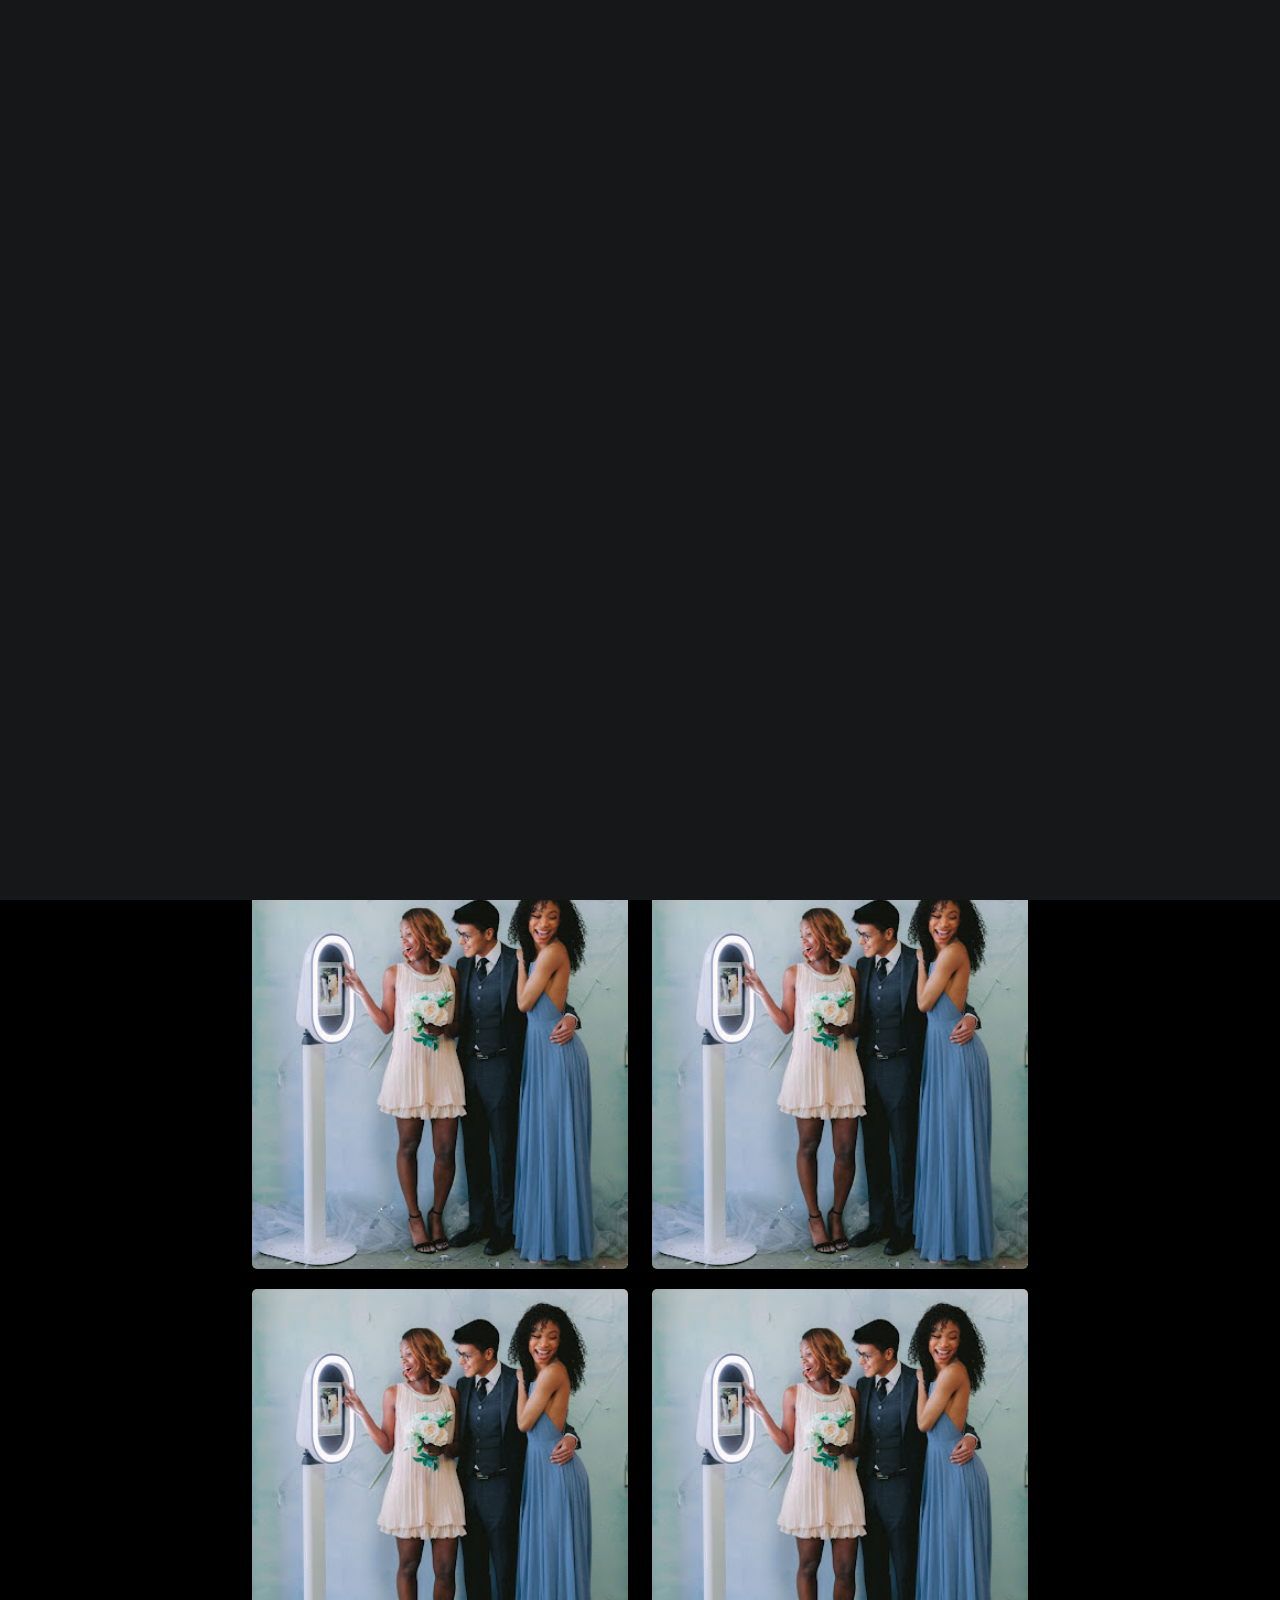
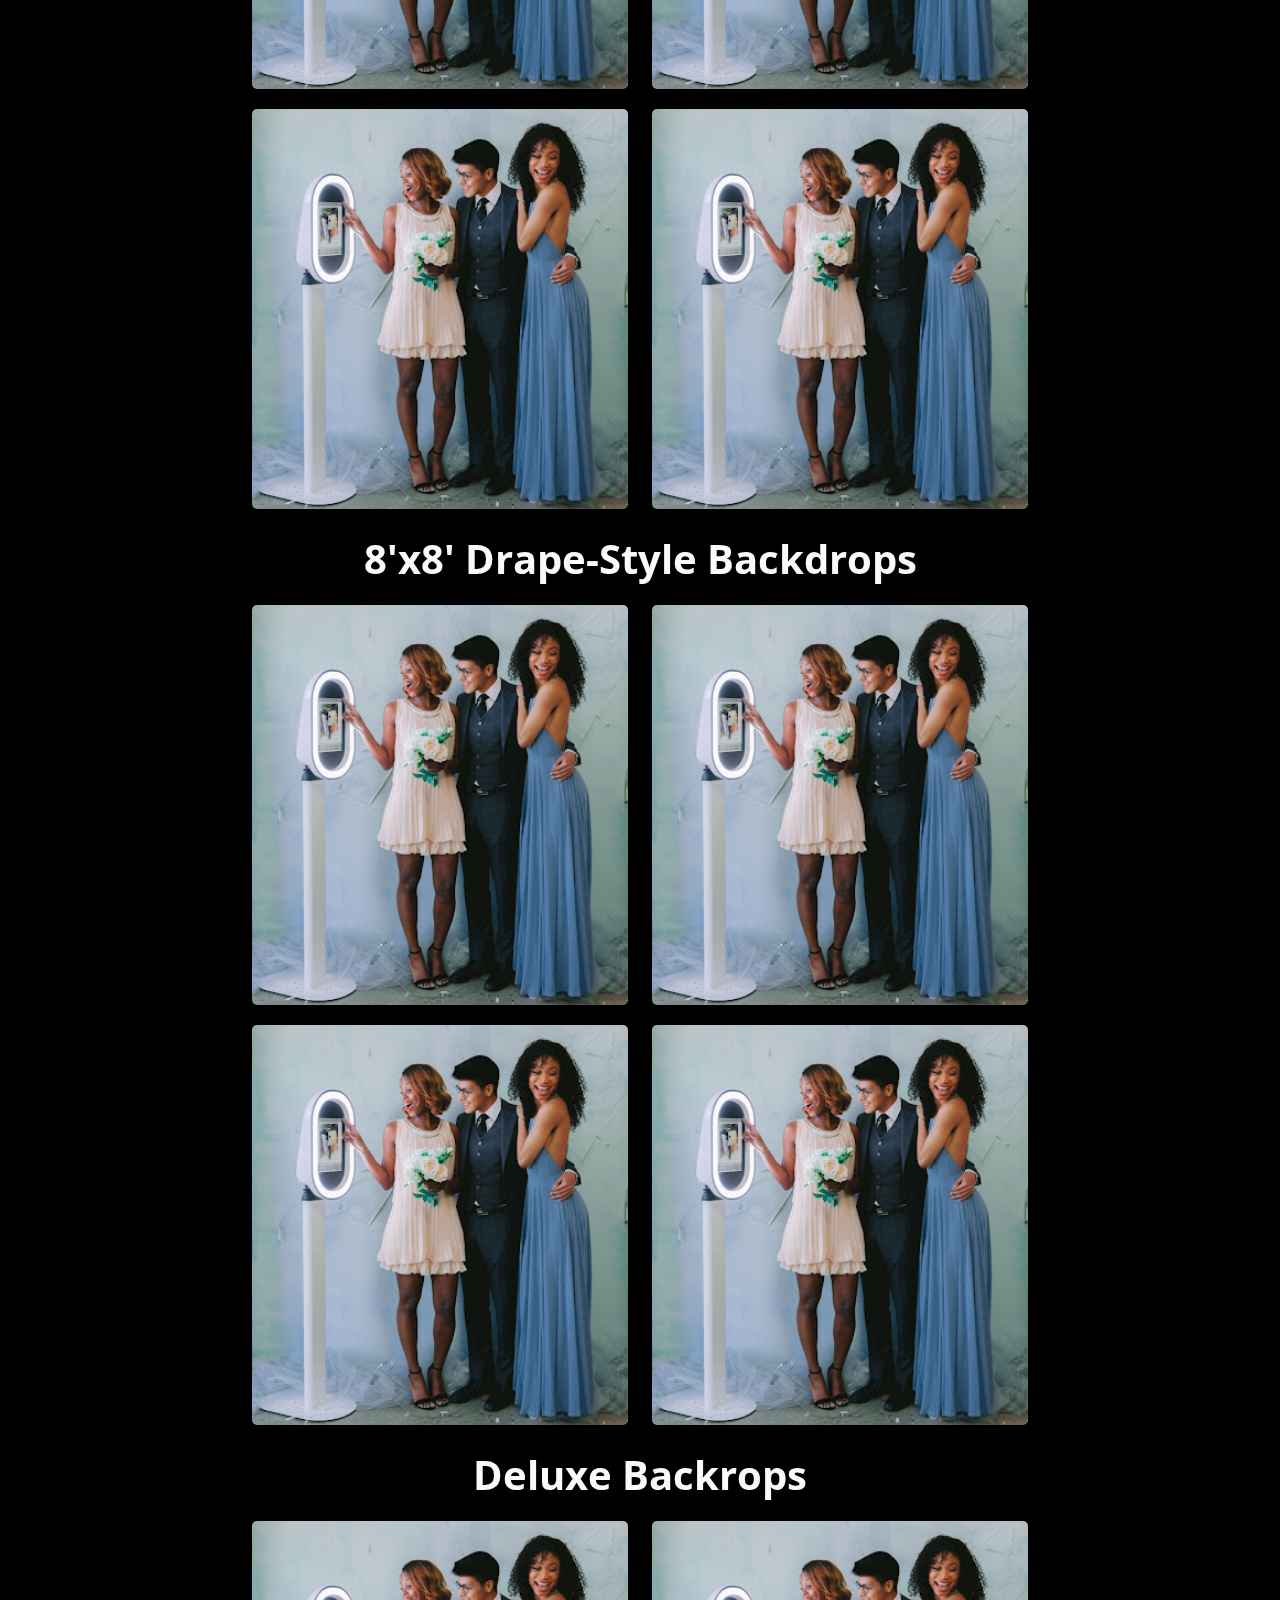
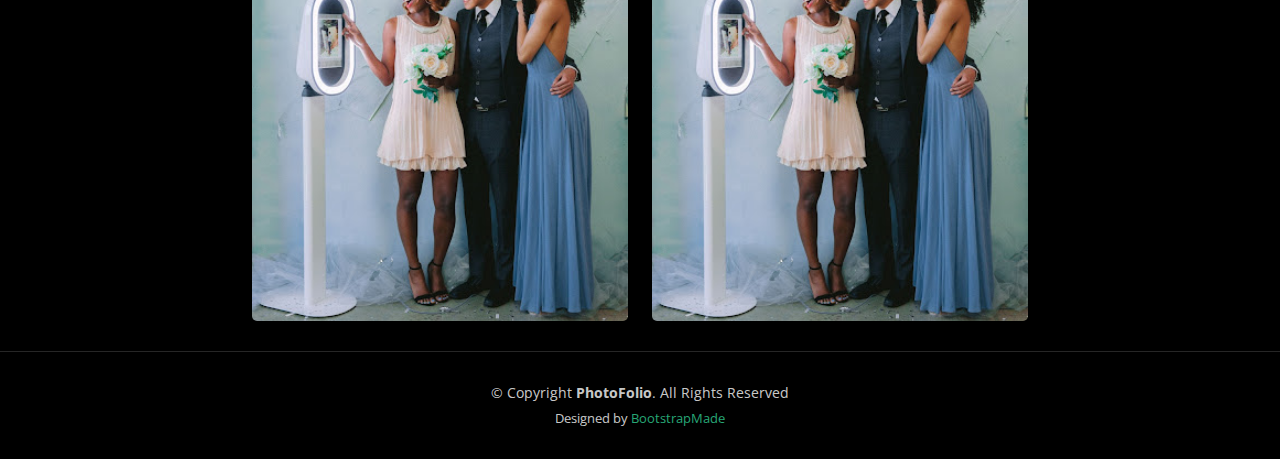
==== backdrops.html @ 8e0ddffb "feat: build contact, FAQ and backdrops pages" ====
<!DOCTYPE html>
<html lang="en">

<head>
  <meta charset="utf-8">
  <meta content="width=device-width, initial-scale=1.0" name="viewport">

  <title>PhotoFolio Bootstrap Template - About</title>
  <meta content="" name="description">
  <meta content="" name="keywords">

  <!-- Favicons -->
  <link href="assets/img/favicon.png" rel="icon">
  <link href="assets/img/apple-touch-icon.png" rel="apple-touch-icon">

  <!-- Google Fonts -->
  <link rel="preconnect" href="https://fonts.googleapis.com">
  <link rel="preconnect" href="https://fonts.gstatic.com" crossorigin>
  <link href="https://fonts.googleapis.com/css2?family=Open+Sans:ital,wght@0,300;0,400;0,500;0,600;0,700;1,300;1,400;1,600;1,700&family=Inter:ital,wght@0,300;0,400;0,500;0,600;0,700;1,300;1,400;1,500;1,600;1,700&family=Cardo:ital,wght@0,400;0,700;1,400&display=swap" rel="stylesheet">

  <!-- Vendor CSS Files -->
  <link href="assets/vendor/bootstrap/css/bootstrap.min.css" rel="stylesheet">
  <link href="assets/vendor/bootstrap-icons/bootstrap-icons.css" rel="stylesheet">
  <link href="assets/vendor/swiper/swiper-bundle.min.css" rel="stylesheet">
  <link href="assets/vendor/glightbox/css/glightbox.min.css" rel="stylesheet">
  <link href="assets/vendor/aos/aos.css" rel="stylesheet">

  <!-- Template Main CSS File -->
  <link href="assets/css/main.css" rel="stylesheet">

  <!-- =======================================================
  * Template Name: PhotoFolio - v1.1.1
  * Template URL: https://bootstrapmade.com/photofolio-bootstrap-photography-website-template/
  * Author: BootstrapMade.com
  * License: https://bootstrapmade.com/license/
  ======================================================== -->
</head>

<body>
  <!-- ======= Header ======= -->
  <header id="header" class="header d-flex align-items-center fixed-top">
    <div class="container-fluid d-flex align-items-center justify-content-between">

      <a href="index.html" class=" d-flex align-items-center  me-auto me-lg-0">
        <!-- Uncomment the line below if you also wish to use an image logo -->
        <img id="logo" src="assets/img/logophb.png" alt="">
        <!-- <i class="bi bi-camera"></i>
        <h1>PhotoFolio</h1> -->
      </a>

      <nav id="navbar" class="navbar">
        <ul>
          <li><a href="index.html">Home</a></li>
          <li><a href="feature.html">Features</a></li>
          <li><a href="backdrops.html" class="active">Backdrops</a></li>
          <li><a href="packages.html">Packages</a></li>
          <li><a href="faq.html">FAQs</a></li>
          <li><a href="contact.html">BOOK NOW</a></li>
          
        </ul>
      </nav><!-- .navbar -->

      <div class="header-social-links">
        <!-- <a href="#" class="twitter"><i class="bi bi-twitter"></i></a> -->
        <a href="#" class="facebook"><i class="bi bi-facebook"></i></a>
        <a href="#" class="instagram"><i class="bi bi-instagram"></i></a>
        <a href="#" class="linkedin"><i class="bi bi-linkedin"></i></i></a>
      </div>
      <i class="mobile-nav-toggle mobile-nav-show bi bi-list"></i>
      <i class="mobile-nav-toggle mobile-nav-hide d-none bi bi-x"></i>

    </div>
  </header><!-- End Header -->

  <main id="main" data-aos="fade" data-aos-delay="1500">

    <!-- ======= End Page Header ======= -->
    <div class="page-header d-flex align-items-center">
      <div class="container position-relative">
        <div class="row d-flex justify-content-center">
          <div class="col-lg-6 text-center">
            <h2 class="page-title">Backdrops</h2>
            <p>We have a large selection of backdrops and are always adding to the list! 
              If you don’t see one you like let us know and we’ll do our best to get it for you!</p>
          </div>
        </div>
      </div>
    </div><!-- End Page Header -->

    <!-- ======= About Section ======= -->
    <section id="about" class="about">
      <div class="container">
        <p class="backdrops_header">8'x8' Pillowcase Tension Backdrop</p>
        <div class="row gy-4 justify-content-center align-items-center">
          <div class="col-lg-4 images-feature">
            <img src="assets/img/gallery/feature-1.jpeg" alt="">
          </div>
          <div class="col-lg-4 images-feature">
            <img src="assets/img/gallery/feature-1.jpeg" alt="">
          </div>
        </div>

      <div class="row gy-4 justify-content-center align-items-center">
        <div class="col-lg-4 images-feature">
          <img src="assets/img/gallery/feature-1.jpeg" alt="">
        </div>
        <div class="col-lg-4 images-feature">
          <img src="assets/img/gallery/feature-1.jpeg" alt="">
        </div>
       </div>

       <div class="row gy-4 justify-content-center align-items-center">
        <div class="col-lg-4 images-feature">
          <img src="assets/img/gallery/feature-1.jpeg" alt="">
        </div>
        <div class="col-lg-4 images-feature">
          <img src="assets/img/gallery/feature-1.jpeg" alt="">
        </div>
       </div>

       <div class="row gy-4 justify-content-center align-items-center">
        <div class="col-lg-4 images-feature">
          <img src="assets/img/gallery/feature-1.jpeg" alt="">
        </div>
        <div class="col-lg-4 images-feature">
          <img src="assets/img/gallery/feature-1.jpeg" alt="">
        </div>
        </div>
        <p class="backdrops_header">8'x8' Drape-Style Backdrops</p>
        <div class="row gy-4 justify-content-center align-items-center">
          <div class="col-lg-4 images-feature">
            <img src="assets/img/gallery/feature-1.jpeg" alt="">
          </div>
          <div class="col-lg-4 images-feature">
            <img src="assets/img/gallery/feature-1.jpeg" alt="">
          </div>
        </div>

        <div class="row gy-4 justify-content-center align-items-center">
          <div class="col-lg-4 images-feature">
            <img src="assets/img/gallery/feature-1.jpeg" alt="">
          </div>
          <div class="col-lg-4 images-feature">
            <img src="assets/img/gallery/feature-1.jpeg" alt="">
          </div>
        </div>
        <p class="backdrops_header">Deluxe Backrops</p>
        <div class="row gy-4 justify-content-center align-items-center">
          <div class="col-lg-4 images-feature">
            <img src="assets/img/gallery/feature-1.jpeg" alt="">
          </div>
          <div class="col-lg-4 images-feature">
            <img src="assets/img/gallery/feature-1.jpeg" alt="">
          </div>
        </div>
        
    </section><!-- End About Section -->

  </main><!-- End #main -->

  <!-- ======= Footer ======= -->
  <footer id="footer" class="footer">
    <div class="container">
      <div class="copyright">
        &copy; Copyright <strong><span>PhotoFolio</span></strong>. All Rights Reserved
      </div>
      <div class="credits">
        <!-- All the links in the footer should remain intact. -->
        <!-- You can delete the links only if you purchased the pro version. -->
        <!-- Licensing information: https://bootstrapmade.com/license/ -->
        <!-- Purchase the pro version with working PHP/AJAX contact form: https://bootstrapmade.com/photofolio-bootstrap-photography-website-template/ -->
        Designed by <a href="https://bootstrapmade.com/">BootstrapMade</a>
      </div>
    </div>
  </footer><!-- End Footer -->

  <a href="#" class="scroll-top d-flex align-items-center justify-content-center"><i class="bi bi-arrow-up-short"></i></a>

  <div id="preloader">
    <div class="line"></div>
  </div>

  <!-- Vendor JS Files -->
  <script src="assets/vendor/bootstrap/js/bootstrap.bundle.min.js"></script>
  <script src="assets/vendor/swiper/swiper-bundle.min.js"></script>
  <script src="assets/vendor/glightbox/js/glightbox.min.js"></script>
  <script src="assets/vendor/aos/aos.js"></script>
  <script src="assets/vendor/php-email-form/validate.js"></script>

  <!-- Template Main JS File -->
  <script src="assets/js/main.js"></script>

</body>

</html>
---- assets/css/main.css ----
/**
* Template Name: PhotoFolio - v1.1.1
* Template URL: https://bootstrapmade.com/photofolio-bootstrap-photography-website-template/
* Author: BootstrapMade.com
* License: https://bootstrapmade.com/license/
*/

/*--------------------------------------------------------------
# Set main reusable colors and fonts using CSS variables
# Learn more about CSS variables at https://developer.mozilla.org/en-US/docs/Web/CSS/Using_CSS_custom_properties
--------------------------------------------------------------*/
/* Fonts */
:root {
  --font-default: "Open Sans", system-ui, -apple-system, "Segoe UI", Roboto, "Helvetica Neue", Arial, "Noto Sans", "Liberation Sans", sans-serif, "Apple Color Emoji", "Segoe UI Emoji", "Segoe UI Symbol", "Noto Color Emoji";
  --font-primary: "Inter", sans-serif;
  --font-secondary: "Cardo", sans-serif;
}

/* Colors */
:root {
  --color-default: #fafafa;
  --color-primary: #27a776;
  --color-secondary: #161718;
}

/* Smooth scroll behavior */
:root {
  scroll-behavior: smooth;
}

/*--------------------------------------------------------------
# General
--------------------------------------------------------------*/
body {
  font-family: var(--font-default);
  color: var(--color-default);
  background-color: #000;
}

a {
  color: var(--color-primary);
  text-decoration: none;
}

a:hover {
  color: #32cf93;
  text-decoration: none;
}

h1,
h2,
h3,
h4,
h5,
h6 {
  font-family: var(--font-primary);
}

/*--------------------------------------------------------------
# Sections & Section Header
--------------------------------------------------------------*/
.section-header {
  padding-bottom: 40px;
}

.section-header h2 {
  font-size: 14px;
  font-weight: 500;
  padding: 0;
  line-height: 1px;
  margin: 0 0 5px 0;
  letter-spacing: 2px;
  text-transform: uppercase;
  color: rgba(255, 255, 255, 0.6);
  font-family: var(--font-primary);
}

.section-header h2::after {
  content: "";
  width: 120px;
  height: 1px;
  display: inline-block;
  background: #5bd9a9;
  margin: 4px 10px;
}

.section-header p {
  margin: 0;
  margin: 0;
  font-size: 36px;
  font-weight: 700;
  font-family: var(--font-secondary);
  color: #fff;
}

/*--------------------------------------------------------------
# Page Header
--------------------------------------------------------------*/
.page-header {
  padding: 120px 0 60px 0;
  min-height: 30vh;
  position: relative;
}

.page-header h2 {
  font-size: 56px;
  font-weight: 500;
  color: #fff;
  font-family: var(--font-secondary);
}

@media (max-width: 768px) {
  .page-header h2 {
    font-size: 36px;
  }
}

.page-header p {
  color: rgba(255, 255, 255, 0.8);
}

.page-header .cta-btn {
  font-family: var(--font-primary);
  font-weight: 400;
  font-size: 14px;
  display: inline-block;
  padding: 12px 40px;
  border-radius: 4px;
  letter-spacing: 1px;
  text-transform: uppercase;
  transition: 0.3s;
  color: #fff;
  background: var(--color-primary);
}

.page-header .cta-btn:hover {
  background: #2cbc85;
}

/*--------------------------------------------------------------
# Scroll top button
--------------------------------------------------------------*/
.scroll-top {
  position: fixed;
  visibility: hidden;
  opacity: 0;
  right: 15px;
  bottom: -15px;
  z-index: 99999;
  background: var(--color-primary);
  width: 44px;
  height: 44px;
  border-radius: 50px;
  transition: all 0.4s;
}

.scroll-top i {
  font-size: 24px;
  color: #fff;
  line-height: 0;
}

.scroll-top:hover {
  background: rgba(39, 167, 118, 0.8);
  color: #fff;
}

.scroll-top.active {
  visibility: visible;
  opacity: 1;
  bottom: 15px;
}

/*--------------------------------------------------------------
# Preloader
--------------------------------------------------------------*/
#preloader {
  display: flex;
  position: fixed;
  inset: 0;
  width: 100%;
  height: 100vh;
  z-index: 99999;
}

#preloader:before,
#preloader:after {
  content: "";
  background-color: var(--color-secondary);
  position: absolute;
  inset: 0;
  width: 50%;
  height: 100%;
  transition: all 0.3s ease 0s;
  z-index: -1;
}

#preloader:after {
  left: auto;
  right: 0;
}

#preloader .line {
  position: relative;
  overflow: hidden;
  margin: auto;
  width: 1px;
  height: 280px;
  transition: all 0.8s ease 0s;
}

#preloader .line:before {
  content: "";
  position: absolute;
  background-color: #fff;
  left: 0;
  top: 50%;
  width: 1px;
  height: 0%;
  transform: translateY(-50%);
  -webkit-animation: lineincrease 1000ms ease-in-out 0s forwards;
  animation: lineincrease 1000ms ease-in-out 0s forwards;
}

#preloader .line:after {
  content: "";
  position: absolute;
  background-color: #999;
  left: 0;
  top: 0;
  width: 1px;
  height: 100%;
  transform: translateY(-100%);
  -webkit-animation: linemove 1200ms linear 0s infinite;
  animation: linemove 1200ms linear 0s infinite;
  -webkit-animation-delay: 2000ms;
  animation-delay: 2000ms;
}

#preloader.loaded .line {
  opacity: 0;
  height: 100% !important;
}

#preloader.loaded .line:after {
  opacity: 0;
}

#preloader.loaded:before,
#preloader.loaded:after {
  -webkit-animation: preloaderfinish 300ms ease-in-out 500ms forwards;
  animation: preloaderfinish 300ms ease-in-out 500ms forwards;
}

@-webkit-keyframes lineincrease {
  0% {
    height: 0%;
  }

  100% {
    height: 100%;
  }
}

@keyframes lineincrease {
  0% {
    height: 0%;
  }

  100% {
    height: 100%;
  }
}

@-webkit-keyframes linemove {
  0% {
    transform: translateY(200%);
  }

  100% {
    transform: translateY(-100%);
  }
}

@keyframes linemove {
  0% {
    transform: translateY(200%);
  }

  100% {
    transform: translateY(-100%);
  }
}

@-webkit-keyframes preloaderfinish {
  0% {
    width: 5 0%;
  }

  100% {
    width: 0%;
  }
}

@keyframes preloaderfinish {
  0% {
    width: 5 0%;
  }

  100% {
    width: 0%;
  }
}

/*--------------------------------------------------------------
# Header
--------------------------------------------------------------*/
.header {
  transition: all 0.5s;
  z-index: 997;
  padding: 30px 0;
  background-color: #000;
}

.header .logo {
  transition: 0.3s;
}

.header .logo img {
  max-height: 40px;
  margin-right: 8px;
}

.header .logo h1 {
  font-size: 32px;
  margin: 0;
  font-weight: 400;
  color: #fff;
  font-family: var(--font-secondary);
}

.header .logo i {
  font-size: 32px;
  margin-right: 8px;
  line-height: 0;
}

@media (max-width: 575px) {
  .header .logo h1 {
    font-size: 26px;
  }

  .header .logo i {
    font-size: 24px;
  }
}

.header .header-social-links {
  padding-right: 15px;
}

.header .header-social-links a {
  color: rgba(255, 255, 255, 0.5);
  padding-left: 15px;
  display: inline-block;
  line-height: 0px;
  transition: 0.3s;
  font-size: 16px;
}

.header .header-social-links a:hover {
  color: #fff;
}

@media (max-width: 575px) {
  .header .header-social-links a {
    padding-left: 5px;
  }
}

/*--------------------------------------------------------------
# Desktop Navigation
--------------------------------------------------------------*/
@media (min-width: 1280px) {
  .navbar {
    padding: 0;
  }

  .navbar ul {
    margin: 0;
    padding: 0;
    display: flex;
    list-style: none;
    align-items: center;
  }

  .navbar li {
    position: relative;
  }

  .navbar a,
  .navbar a:focus {
    display: flex;
    align-items: center;
    justify-content: space-between;
    padding: 10px 0 10px 30px;
    font-family: var(--font-primary);
    text-transform: uppercase;
    letter-spacing: 1px;
    font-size: 13px;
    font-weight: 400;
    color: rgba(255, 255, 255, 0.5);
    white-space: nowrap;
    transition: 0.3s;
  }

  .navbar a i,
  .navbar a:focus i {
    font-size: 12px;
    line-height: 0;
    margin-left: 5px;
  }

  .navbar a:hover,
  .navbar .active,
  .navbar .active:focus,
  .navbar li:hover>a {
    color: #fff;
  }

  .navbar .dropdown ul {
    display: block;
    position: absolute;
    left: 14px;
    top: calc(100% + 30px);
    margin: 0;
    padding: 10px 0;
    z-index: 99;
    opacity: 0;
    visibility: hidden;
    background: var(--color-secondary);
    transition: 0.3s;
    border-radius: 4px;
  }

  .navbar .dropdown ul li {
    min-width: 200px;
  }

  .navbar .dropdown ul a {
    padding: 10px 20px;
    font-size: 15px;
    text-transform: none;
    font-weight: 400;
  }

  .navbar .dropdown ul a i {
    font-size: 12px;
  }

  .navbar .dropdown ul a:hover,
  .navbar .dropdown ul .active:hover,
  .navbar .dropdown ul li:hover>a {
    color: #fff;
  }

  .navbar .dropdown:hover>ul {
    opacity: 1;
    top: 100%;
    visibility: visible;
  }

  .navbar .dropdown .dropdown ul {
    top: 0;
    left: calc(100% - 30px);
    visibility: hidden;
  }

  .navbar .dropdown .dropdown:hover>ul {
    opacity: 1;
    top: 0;
    left: 100%;
    visibility: visible;
  }
}

@media (min-width: 1280px) and (max-width: 1366px) {
  .navbar .dropdown .dropdown ul {
    left: -90%;
  }

  .navbar .dropdown .dropdown:hover>ul {
    left: -100%;
  }
}

@media (min-width: 1280px) {

  .mobile-nav-show,
  .mobile-nav-hide {
    display: none;
  }
}

/*--------------------------------------------------------------
# Mobile Navigation
--------------------------------------------------------------*/
@media (max-width: 1279px) {
  .navbar {
    position: fixed;
    top: 0;
    right: -100%;
    width: 100%;
    max-width: 400px;
    bottom: 0;
    transition: 0.3s;
    z-index: 9997;
  }

  .navbar ul {
    position: absolute;
    inset: 0;
    padding: 50px 0 10px 0;
    margin: 0;
    background: rgba(0, 0, 0, 0.9);
    overflow-y: auto;
    transition: 0.3s;
    z-index: 9998;
  }

  .navbar a,
  .navbar a:focus {
    display: flex;
    align-items: center;
    justify-content: space-between;
    padding: 10px 20px;
    font-family: var(--font-primary);
    font-size: 13px;
    text-transform: uppercase;
    font-weight: 400;
    color: rgba(255, 255, 255, 0.5);
    letter-spacing: 1px;
    white-space: nowrap;
    transition: 0.3s;
  }

  .navbar a i,
  .navbar a:focus i {
    font-size: 12px;
    line-height: 0;
    margin-left: 5px;
  }

  .navbar a:hover,
  .navbar .active,
  .navbar .active:focus,
  .navbar li:hover>a {
    color: #fff;
  }

  .navbar .dropdown ul,
  .navbar .dropdown .dropdown ul {
    position: static;
    display: none;
    padding: 10px 0;
    margin: 10px 20px;
    transition: all 0.5s ease-in-out;
    border: 1px solid black;
  }

  .navbar .dropdown>.dropdown-active,
  .navbar .dropdown .dropdown>.dropdown-active {
    display: block;
  }

  .mobile-nav-show {
    color: #fff;
    font-size: 28px;
    cursor: pointer;
    line-height: 0;
    transition: 0.5s;
    z-index: 9999;
    margin: 0 10px 0 10px;
  }

  .mobile-nav-hide {
    color: #fff;
    font-size: 32px;
    cursor: pointer;
    line-height: 0;
    transition: 0.5s;
    position: fixed;
    right: 20px;
    top: 20px;
    z-index: 9999;
  }

  .mobile-nav-active {
    overflow: hidden;
  }

  .mobile-nav-active .navbar {
    right: 0;
  }

  .mobile-nav-active .navbar:before {
    content: "";
    position: fixed;
    inset: 0;
    background: rgba(22, 23, 24, 0.8);
    z-index: 9996;
  }
}

/*--------------------------------------------------------------
# About Section
--------------------------------------------------------------*/
.about .content h2 {
  font-weight: 700;
  font-size: 24px;
  color: var(--color-primary);
}

.about .content ul {
  list-style: none;
  padding: 0;
}

.about .content ul li {
  margin-bottom: 20px;
  display: flex;
  align-items: center;
}

.about .content ul strong {
  margin-right: 10px;
}

.about .content ul i {
  font-size: 16px;
  margin-right: 5px;
  color: var(--color-primary);
  line-height: 0;
}

/*--------------------------------------------------------------
# Testimonials Section
--------------------------------------------------------------*/
.testimonials {
  margin-top: 80px;
}

.testimonials .testimonial-item {
  box-sizing: content-box;
  padding: 30px;
  margin: 40px 30px;
  background: var(--color-secondary);
  min-height: 320px;
  display: flex;
  flex-direction: column;
  text-align: center;
  transition: 0.3s;
}

.testimonials .testimonial-item .stars {
  margin-bottom: 15px;
}

.testimonials .testimonial-item .stars i {
  color: #ffc107;
  margin: 0 1px;
}

.testimonials .testimonial-item .testimonial-img {
  width: 90px;
  border-radius: 50%;
  border: 5px solid #474a4d;
  margin: 0 auto;
}

.testimonials .testimonial-item h3 {
  font-size: 18px;
  font-weight: bold;
  margin: 10px 0 5px 0;
  color: #fff;
}

.testimonials .testimonial-item h4 {
  font-size: 14px;
  color: rgba(255, 255, 255, 0.5);
  margin: 0;
}

.testimonials .testimonial-item p {
  font-style: italic;
  margin: 0 auto 15px auto;
}

.testimonials .swiper-pagination {
  margin-top: 20px;
  position: relative;
}

.testimonials .swiper-pagination .swiper-pagination-bullet {
  width: 12px;
  height: 12px;
  background-color: rgba(255, 255, 255, 0.2);
  opacity: 1;
}

.testimonials .swiper-pagination .swiper-pagination-bullet-active {
  background-color: rgba(255, 255, 255, 0.5);
}

.testimonials .swiper-slide {
  opacity: 0.3;
}

@media (max-width: 1199px) {
  .testimonials .swiper-slide-active {
    opacity: 1;
  }

  .testimonials .swiper-pagination {
    margin-top: 0;
  }

  .testimonials .testimonial-item {
    margin: 40px 20px;
  }
}

@media (min-width: 1200px) {
  .testimonials .swiper-slide-next {
    opacity: 1;
    transform: scale(1.12);
  }
}

/*--------------------------------------------------------------
# Pricing Section
--------------------------------------------------------------*/
.gallery {
  margin-top: 40px;
}

.gallery .gallery-item {
  position: relative;
  overflow: hidden;
  border-radius: 10px;
}

.gallery .gallery-item img {
  transition: 0.3s;
}

.gallery .gallery-links {
  position: absolute;
  inset: 0;
  opacity: 0;
  transition: all ease-in-out 0.3s;
  background: rgba(0, 0, 0, 0.6);
  z-index: 3;
}

.gallery .gallery-links .preview-link,
.gallery .gallery-links .details-link {
  font-size: 20px;
  color: rgba(255, 255, 255, 0.5);
  transition: 0.3s;
  line-height: 1.2;
  margin: 30px 8px 0 8px;
}

.gallery .gallery-links .preview-link:hover,
.gallery .gallery-links .details-link:hover {
  color: #fff;
}

.gallery .gallery-links .details-link {
  font-size: 30px;
  line-height: 0;
}

.gallery .gallery-item:hover .gallery-links {
  opacity: 1;
}

.gallery .gallery-item:hover .preview-link,
.gallery .gallery-item:hover .details-link {
  margin-top: 0;
}

.gallery .gallery-item:hover img {
  transform: scale(1.1);
}

.glightbox-clean .gslide-description {
  background: #222425;
}

.glightbox-clean .gslide-title {
  color: rgba(255, 255, 255, 0.8);
  margin: 0;
}

/*--------------------------------------------------------------
# Gallery Single Section
--------------------------------------------------------------*/
.gallery-single .portfolio-details-slider img {
  width: 100%;
}

.gallery-single .portfolio-details-slider .swiper-pagination .swiper-pagination-bullet {
  width: 12px;
  height: 12px;
  background-color: rgba(255, 255, 255, 0.7);
  opacity: 1;
}

.gallery-single .portfolio-details-slider .swiper-pagination .swiper-pagination-bullet-active {
  background-color: var(--color-primary);
}

.gallery-single .swiper-button-prev,
.gallery-single .swiper-button-next {
  width: 48px;
  height: 48px;
}

.gallery-single .swiper-button-prev:after,
.gallery-single .swiper-button-next:after {
  color: rgba(255, 255, 255, 0.8);
  background-color: rgba(0, 0, 0, 0.2);
  font-size: 24px;
  border-radius: 50%;
  width: 48px;
  height: 48px;
  display: flex;
  align-items: center;
  justify-content: center;
  transition: 0.3s;
}

.gallery-single .swiper-button-prev:hover:after,
.gallery-single .swiper-button-next:hover:after {
  background-color: rgba(0, 0, 0, 0.6);
}

@media (max-width: 575px) {

  .gallery-single .swiper-button-prev,
  .gallery-single .swiper-button-next {
    display: none;
  }
}

.gallery-single .portfolio-info h3 {
  font-size: 22px;
  font-weight: 700;
  margin-bottom: 20px;
  padding-bottom: 20px;
  position: relative;
  font-family: var(--font-secondary);
}

.gallery-single .portfolio-info h3:after {
  content: "";
  position: absolute;
  display: block;
  width: 50px;
  height: 3px;
  background: var(--color-primary);
  left: 0;
  bottom: 0;
}

.gallery-single .portfolio-info ul {
  list-style: none;
  padding: 0;
  font-size: 15px;
}

.gallery-single .portfolio-info ul li {
  display: flex;
  flex-direction: column;
  padding-bottom: 15px;
}

.gallery-single .portfolio-info ul strong {
  text-transform: uppercase;
  font-weight: 400;
  color: #6b7075;
  font-size: 14px;
}

.gallery-single .portfolio-info .btn-visit {
  padding: 8px 40px;
  background: var(--color-primary);
  color: #fff;
  border-radius: 50px;
  transition: 0.3s;
}

.gallery-single .portfolio-info .btn-visit:hover {
  background: #2cbc85;
}

.gallery-single .portfolio-description h2 {
  font-size: 26px;
  font-weight: 700;
  margin-bottom: 20px;
  color: #fff;
  font-family: var(--font-secondary);
}

.gallery-single .portfolio-description p {
  padding: 0;
}

.gallery-single .portfolio-description .testimonial-item {
  padding: 30px 30px 0 30px;
  position: relative;
  background: var(--color-secondary);
  height: 100%;
  margin-bottom: 50px;
}

.gallery-single .portfolio-description .testimonial-item .testimonial-img {
  width: 90px;
  border-radius: 50px;
  border: 6px solid #2e3133;
  float: left;
  margin: 0 10px 0 0;
}

.gallery-single .portfolio-description .testimonial-item h3 {
  font-size: 18px;
  font-weight: bold;
  margin: 15px 0 5px 0;
  padding-top: 20px;
}

.gallery-single .portfolio-description .testimonial-item h4 {
  font-size: 14px;
  color: rgba(255, 255, 255, 0.6);
  margin: 0;
}

.gallery-single .portfolio-description .testimonial-item .quote-icon-left,
.gallery-single .portfolio-description .testimonial-item .quote-icon-right {
  color: #5bd9a9;
  font-size: 26px;
  line-height: 0;
}

.gallery-single .portfolio-description .testimonial-item .quote-icon-left {
  display: inline-block;
  left: -5px;
  position: relative;
}

.gallery-single .portfolio-description .testimonial-item .quote-icon-right {
  display: inline-block;
  right: -5px;
  position: relative;
  top: 10px;
  transform: scale(-1, -1);
}

.gallery-single .portfolio-description .testimonial-item p {
  font-style: italic;
  margin: 0 0 15px 0 0 0;
  padding: 0;
}

/*--------------------------------------------------------------
# Services Section
--------------------------------------------------------------*/
.services .service-item {
  padding: 50px 30px;
  transition: all ease-in-out 0.4s;
  background: var(--color-secondary);
  height: 100%;
  overflow: hidden;
  z-index: 1;
}

.services .service-item:before {
  content: "";
  position: absolute;
  background: #1d1f20;
  top: -200px;
  transition: all 0.3s;
  z-index: -1;
}

.services .service-item i {
  background: var(--color-primary);
  color: #fff;
  font-size: 24px;
  transition: 0.3s;
  display: flex;
  align-items: center;
  justify-content: center;
  width: 56px;
  height: 56px;
  border-radius: 50%;
}

.services .service-item h4 {
  font-weight: 600;
  margin: 15px 0 0 0;
  transition: 0.3s;
  font-size: 20px;
}

.services .service-item h4 a {
  color: #fff;
}

.services .service-item p {
  line-height: 24px;
  font-size: 14px;
  margin: 15px 0 0 0;
}

.services .service-item:hover:before {
  background: var(--color-primary);
  right: 0;
  top: 0;
  width: 100%;
  height: 100%;
  border-radius: 0px;
}

.services .service-item:hover h4 a,
.services .service-item:hover p {
  color: #fff;
}

.services .service-item:hover i {
  background: #fff;
  color: var(--color-primary);
}

/*--------------------------------------------------------------
# Pricing Section
--------------------------------------------------------------*/
.pricing {
  margin-top: 80px;
}

.pricing .pricing-item {
  border-bottom: 1px dashed #474a4d;
  width: 100%;
  height: 100%;
  padding: 0 0 15px 0;
}

.pricing .pricing-item h3 {
  margin: 0;
  font-size: 18px;
  font-weight: 500;
  color: rgba(255, 255, 255, 0.6);
}

.pricing .pricing-item h4 {
  margin: 0;
  font-size: 16px;
}

/*--------------------------------------------------------------
# Contact Section
--------------------------------------------------------------*/
.contact .info-item+.info-item {
  margin-top: 40px;
}

.contact .info-item i {
  font-size: 20px;
  color: var(--color-primary);
  float: left;
  width: 44px;
  height: 44px;
  background: #222425;
  display: flex;
  justify-content: center;
  align-items: center;
  border-radius: 50px;
  transition: all 0.3s ease-in-out;
  margin-right: 15px;
}

.contact .info-item h4 {
  padding: 0;
  font-size: 20px;
  font-weight: 600;
  margin-bottom: 5px;
  color: rgba(255, 255, 255, 0.5);
}

.contact .info-item p {
  padding: 0;
  margin-bottom: 0;
  font-size: 14px;
  color: #fff;
}

.contact .info-item:hover i {
  background: var(--color-primary);
  color: #fff;
}

.contact .php-email-form {
  width: 100%;
}

.contact .php-email-form .form-group {
  padding-bottom: 8px;
}

.contact .php-email-form .error-message {
  display: none;
  color: #fff;
  background: #df1529;
  text-align: left;
  padding: 15px;
  font-weight: 600;
}

.contact .php-email-form .error-message br+br {
  margin-top: 25px;
}

.contact .php-email-form .sent-message {
  display: none;
  color: #fff;
  background: var(--color-primary);
  text-align: center;
  padding: 15px;
  font-weight: 600;
}

.contact .php-email-form .loading {
  display: none;
  background: var(--color-secondary);
  text-align: center;
  padding: 15px;
  color: rgba(255, 255, 255, 0.6);
}

.contact .php-email-form .loading:before {
  content: "";
  display: inline-block;
  border-radius: 50%;
  width: 24px;
  height: 24px;
  margin: 0 10px -6px 0;
  border: 3px solid var(--color-primary);
  border-top-color: var(--color-secondary);
  -webkit-animation: animate-loading 1s linear infinite;
  animation: animate-loading 1s linear infinite;
}

.contact .php-email-form input,
.contact .php-email-form textarea,
.contact .php-email-form select {
  border-radius: 4px;
  box-shadow: none;
  font-size: 14px;
  background-color: var(--color-secondary);
  border: 1px solid #2e3133;
  color: #fff;
}

.contact .php-email-form input,
.contact .php-email-form select {
  height: 44px;
}

.contact .php-email-form textarea {
  padding: 10px 12px;
}

.contact .php-email-form button[type=submit] {
  background: var(--color-primary);
  border: 0;
  padding: 10px 35px;
  color: #fff;
  transition: 0.4s;
  border-radius: 4px;
}

.contact .php-email-form button[type=submit]:hover {
  background: rgba(39, 167, 118, 0.8);
}

@-webkit-keyframes animate-loading {
  0% {
    transform: rotate(0deg);
  }

  100% {
    transform: rotate(360deg);
  }
}

@keyframes animate-loading {
  0% {
    transform: rotate(0deg);
  }

  100% {
    transform: rotate(360deg);
  }
}

/*--------------------------------------------------------------
# Hero Section
--------------------------------------------------------------*/
.hero {
  width: 100%;
  min-height: 30vh;
  background: #000;
  background-size: cover;
  position: relative;
  padding: 140px 0 60px 0;
}

.hero h2 {
  margin: 0 0 10px 0;
  font-size: 38px;
  font-weight: 700;
  color: #fff;
  font-family: var(--font-secondary);
}

.hero h2 span {
  position: relative;
  z-index: 1;
  padding: 0 5px;
  display: inline-block;
}

.hero h2 span:before {
  content: "";
  position: absolute;
  height: 50%;
  bottom: 0;
  left: 0;
  right: 0;
  background: var(--color-primary);
  z-index: -1;
}

.hero p {
  color: rgba(255, 255, 255, 0.6);
  margin-bottom: 30px;
  font-size: 18px;
}

.hero .btn-get-started {
  font-family: var(--font-primary);
  font-weight: 400;
  font-size: 14px;
  display: inline-block;
  padding: 12px 40px;
  border-radius: 4px;
  letter-spacing: 1px;
  text-transform: uppercase;
  transition: 0.3s;
  color: #fff;
  background: var(--color-primary);
}

.hero .btn-get-started:hover {
  background: #2cbc85;
}

@media (max-width: 768px) {
  .hero h2 {
    font-size: 32px;
  }
}

/*--------------------------------------------------------------
# Footer
--------------------------------------------------------------*/
.footer {
  margin-top: 30px;
  padding: 30px 0;
  font-size: 14px;
  border-top: 1px solid rgba(255, 255, 255, 0.15);
}

.footer .copyright {
  text-align: center;
  color: rgba(255, 255, 255, 0.8);
}

.footer .credits {
  padding-top: 6px;
  text-align: center;
  font-size: 13px;
  color: rgba(255, 255, 255, 0.8);
}

.footer .credits a {
  color: var(--color-primary);
}

#logo {
  width: 150px;
  object-fit: contain;
}

.page-title {
  margin-top: 30px;
}

.images-feature {
  width: 400px;
  height: 400px;
  border-radius: 5px;
}

.images-feature img {
  object-fit: cover;
  width: 100%;
  height: 100%;
  border-radius: 5px;
}

.faq-title {
  font-size: 25px !important;
  margin-top: 15px;
}

.backdrops_header {
text-align: center;
font-size: 40px;
font-weight: bold;
}

.gy-4 {
  margin-bottom: 20px;
}
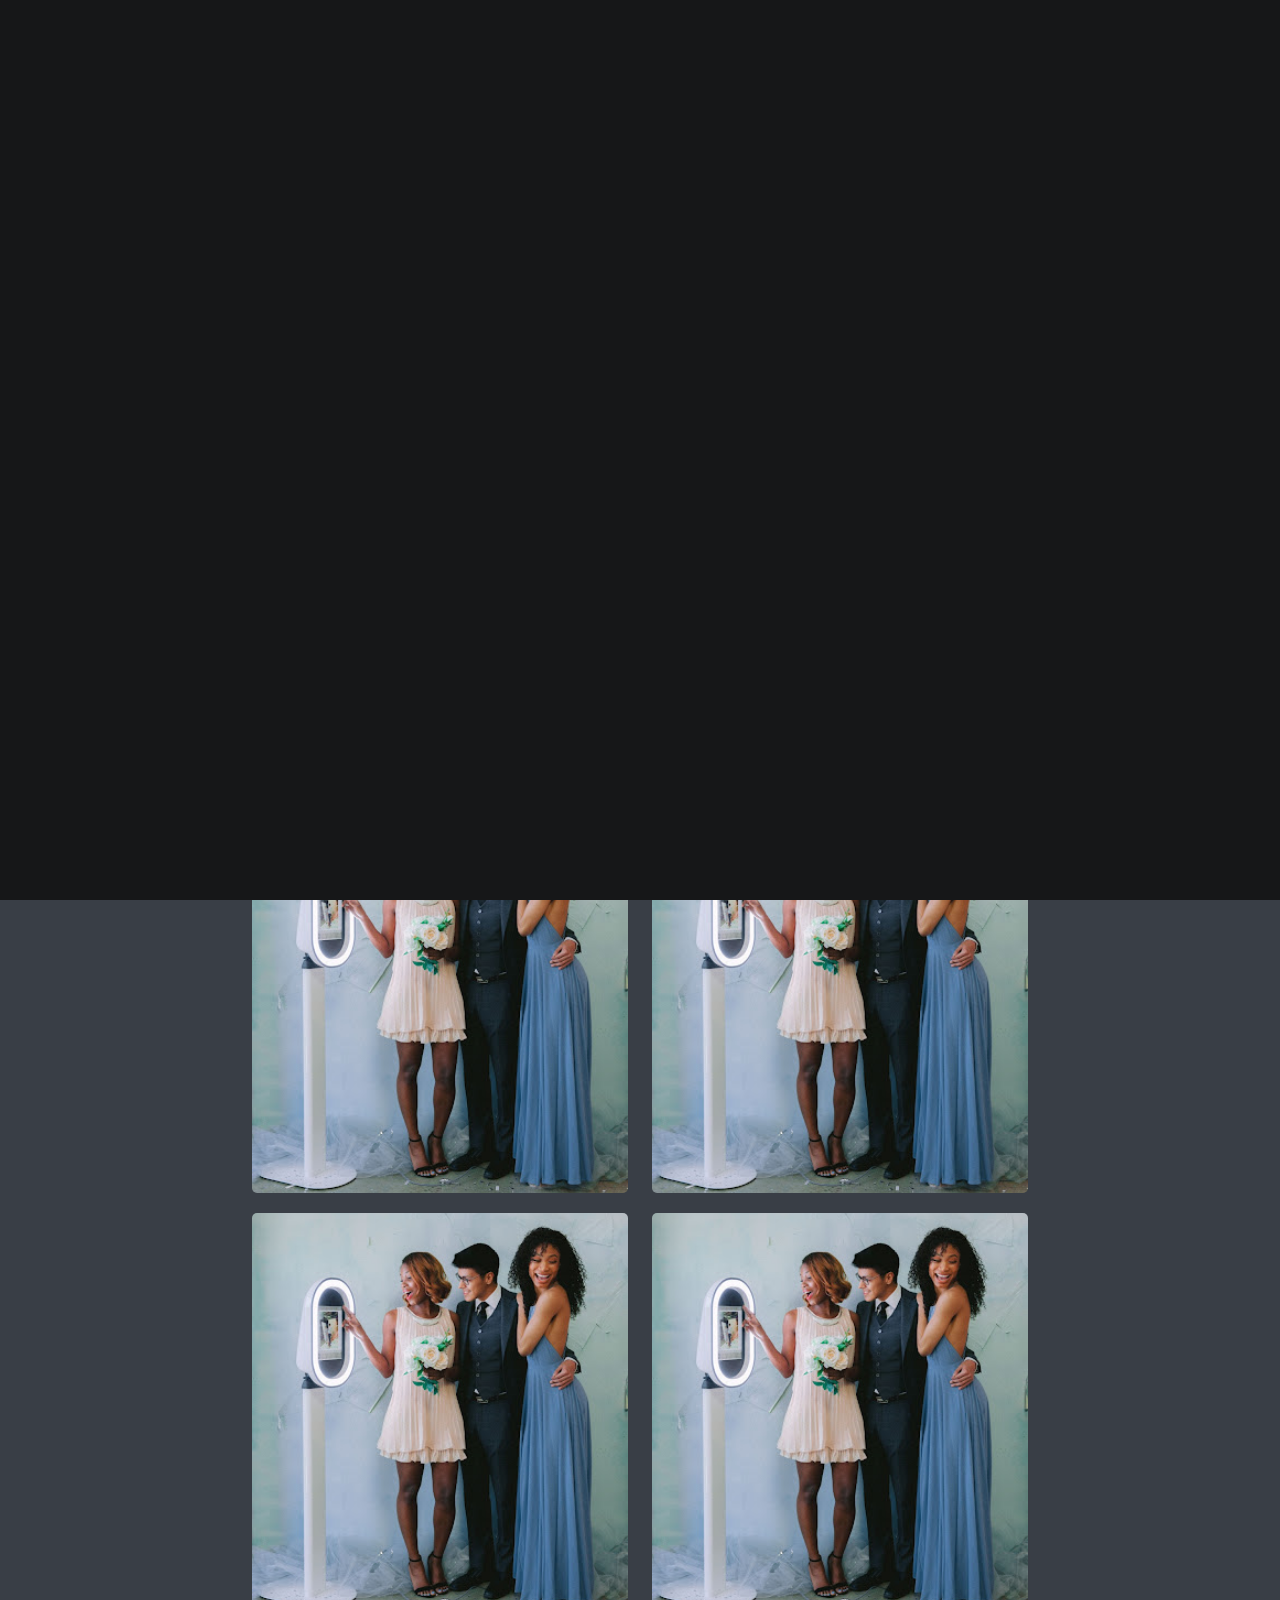
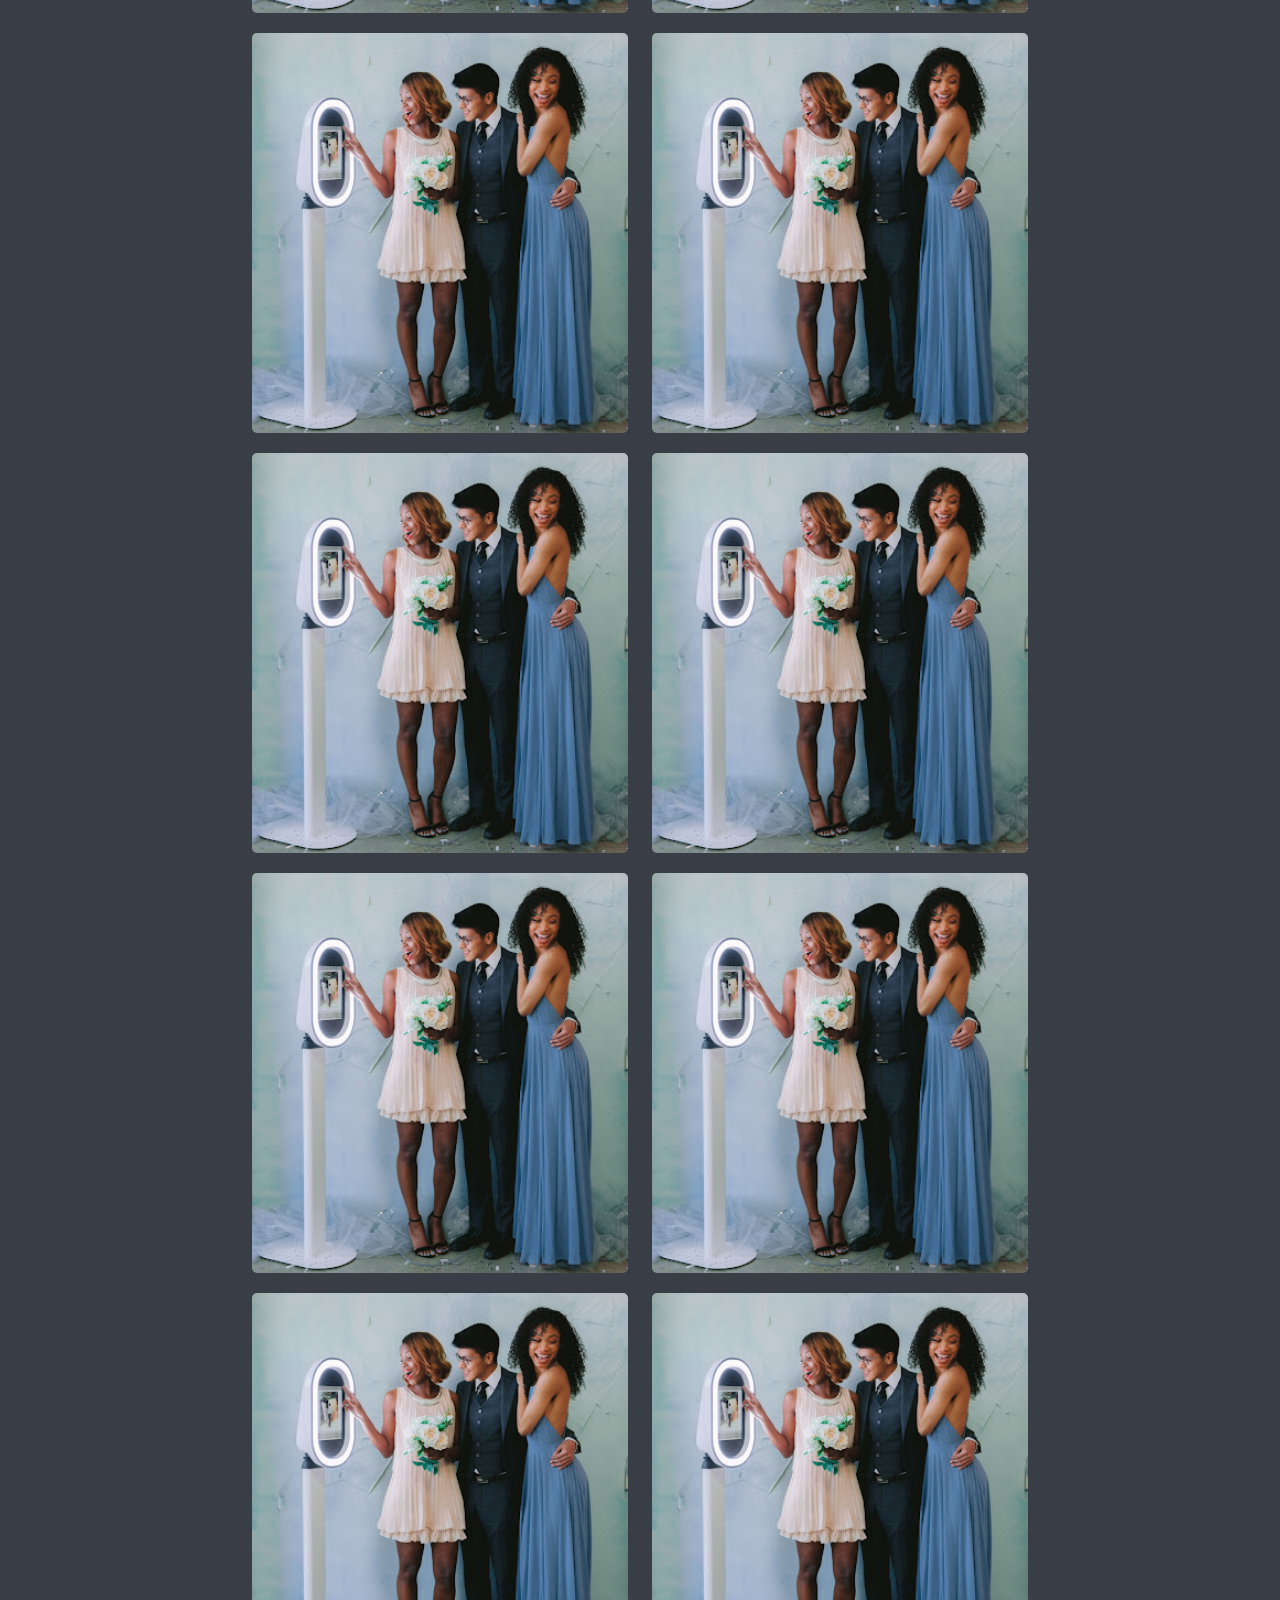
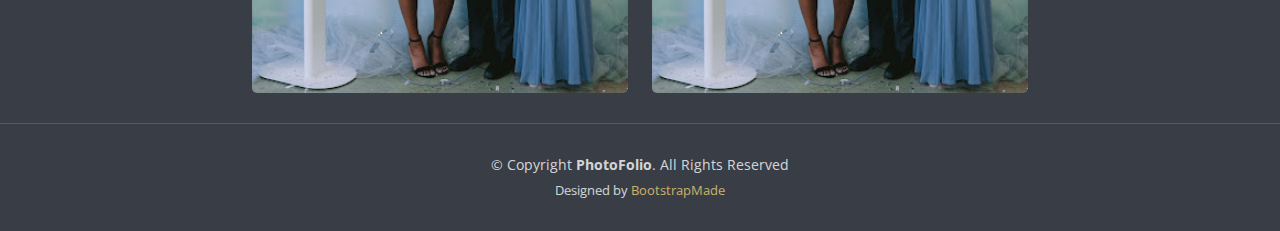
==== commit f0178256: "fix: update color theme on the page" ====
--- a/backdrops.html
+++ b/backdrops.html
@@ -90,7 +90,6 @@
     <!-- ======= About Section ======= -->
     <section id="about" class="about">
       <div class="container">
-        <p class="backdrops_header">8'x8' Pillowcase Tension Backdrop</p>
         <div class="row gy-4 justify-content-center align-items-center">
           <div class="col-lg-4 images-feature">
             <img src="assets/img/gallery/feature-1.jpeg" alt="">
@@ -126,7 +125,6 @@
           <img src="assets/img/gallery/feature-1.jpeg" alt="">
         </div>
         </div>
-        <p class="backdrops_header">8'x8' Drape-Style Backdrops</p>
         <div class="row gy-4 justify-content-center align-items-center">
           <div class="col-lg-4 images-feature">
             <img src="assets/img/gallery/feature-1.jpeg" alt="">
@@ -144,7 +142,6 @@
             <img src="assets/img/gallery/feature-1.jpeg" alt="">
           </div>
         </div>
-        <p class="backdrops_header">Deluxe Backrops</p>
         <div class="row gy-4 justify-content-center align-items-center">
           <div class="col-lg-4 images-feature">
             <img src="assets/img/gallery/feature-1.jpeg" alt="">
--- a/assets/css/main.css
+++ b/assets/css/main.css
@@ -19,7 +19,7 @@
 /* Colors */
 :root {
   --color-default: #fafafa;
-  --color-primary: #27a776;
+  --color-primary: #CBB26B;
   --color-secondary: #161718;
 }
 
@@ -34,7 +34,7 @@
 body {
   font-family: var(--font-default);
   color: var(--color-default);
-  background-color: #000;
+  background-color: #393e46;
 }
 
 a {
@@ -43,7 +43,7 @@
 }
 
 a:hover {
-  color: #32cf93;
+  color: #CBB26B;
   text-decoration: none;
 }
 
@@ -80,7 +80,7 @@
   width: 120px;
   height: 1px;
   display: inline-block;
-  background: #5bd9a9;
+  background: #CBB26B;
   margin: 4px 10px;
 }
 
@@ -134,7 +134,7 @@
 }
 
 .page-header .cta-btn:hover {
-  background: #2cbc85;
+  background: #f4b507;
 }
 
 /*--------------------------------------------------------------
@@ -161,7 +161,7 @@
 }
 
 .scroll-top:hover {
-  background: rgba(39, 167, 118, 0.8);
+  background: #CBB26B;;
   color: #fff;
 }
 
@@ -1260,7 +1260,8 @@
   font-size: 18px;
 }
 
-.hero .btn-get-started {
+.hero .btn-get-started,
+.btn-started {
   font-family: var(--font-primary);
   font-weight: 400;
   font-size: 14px;
@@ -1275,7 +1276,7 @@
 }
 
 .hero .btn-get-started:hover {
-  background: #2cbc85;
+  background: #e9ae0e;
 }
 
 @media (max-width: 768px) {
@@ -1345,4 +1346,41 @@
 
 .gy-4 {
   margin-bottom: 20px;
+}
+
+.faq-title {
+  font-size: 25px !important;
+  margin-top: 15px;
+}
+.card-body h5,
+.card-body p,
+.card-header {
+  color: black !important;
+}
+
+.card-header {
+  font-weight: bold;
+  font-size: 25px;
+  text-align: center;
+}
+
+.card {
+  text-align: center;
+  margin: 10px 0 10px 0;
+}
+
+.header {
+  background-color: #393e46;
+}
+.myhero {
+  padding-top: 25px;
+}
+
+.btn-started:hover {
+  color: #fff;
+  background-color: #eaaf0e;
+}
+
+.card {
+
 }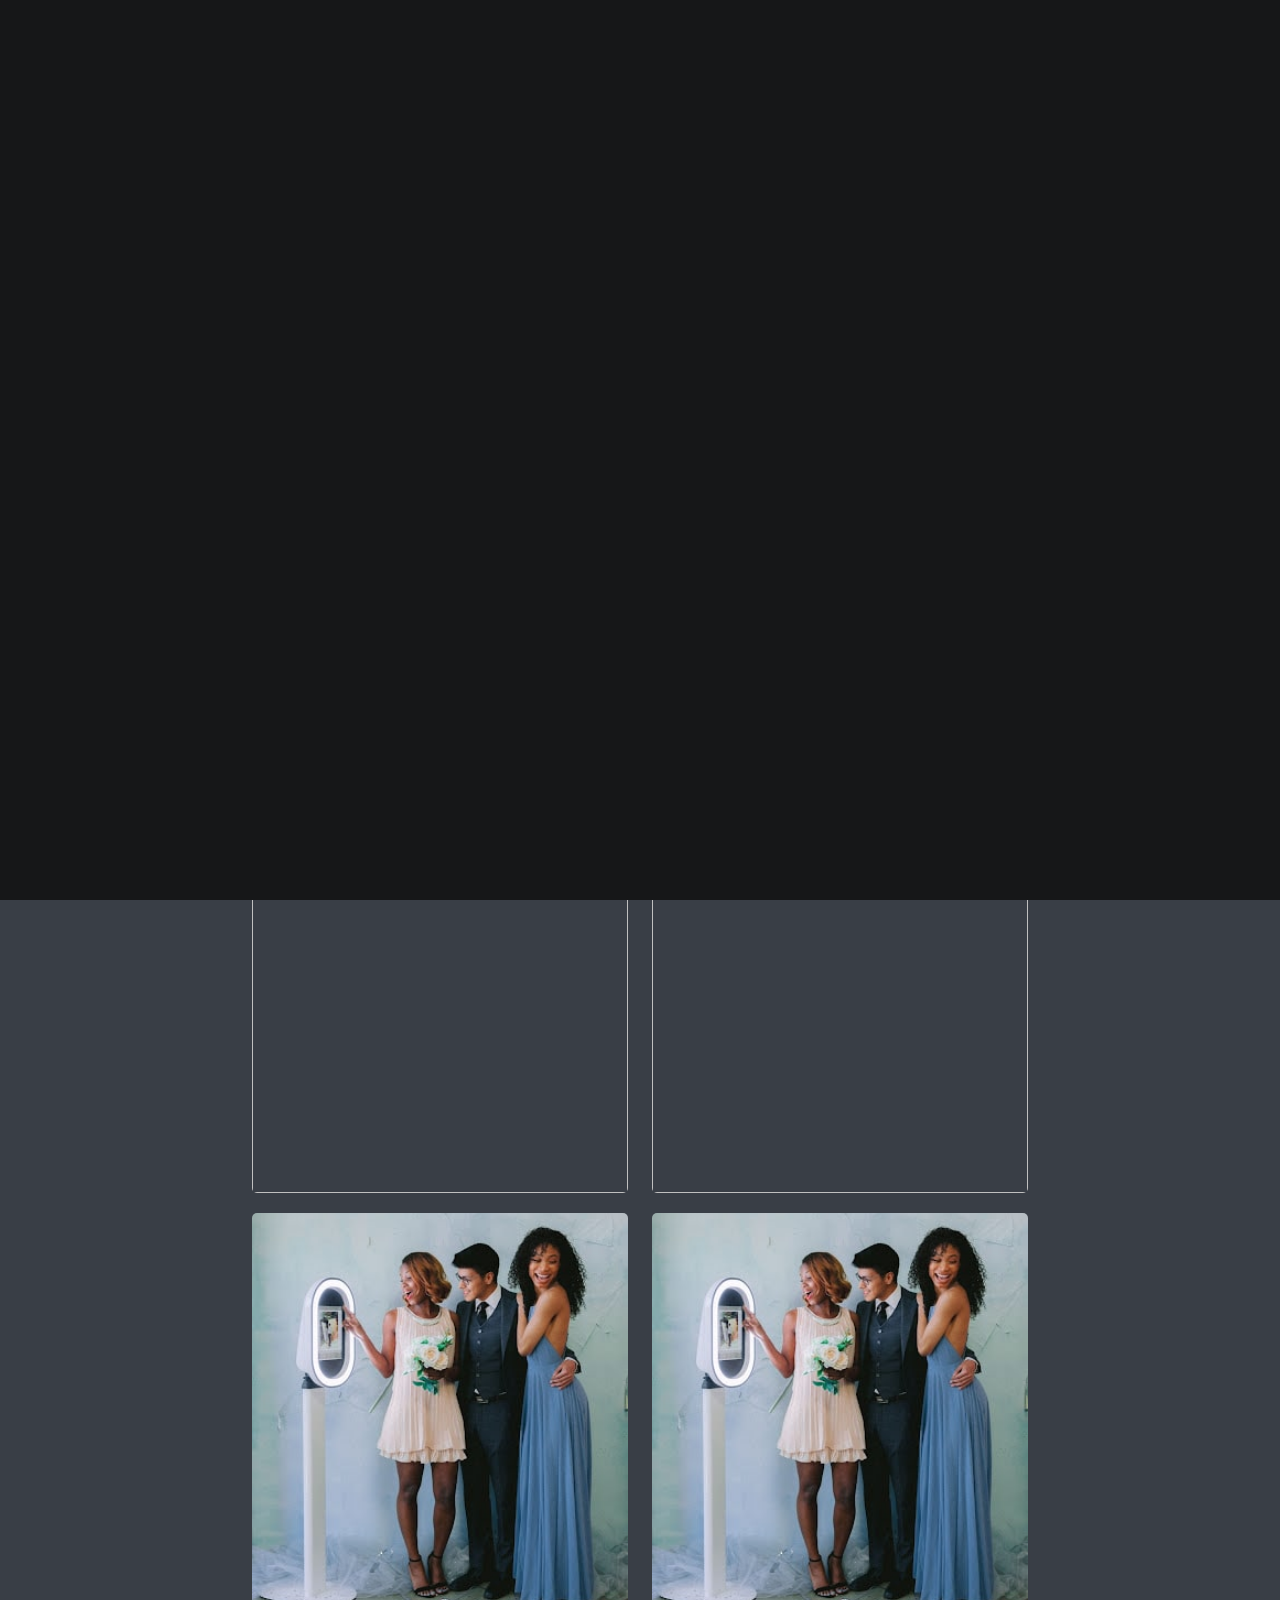
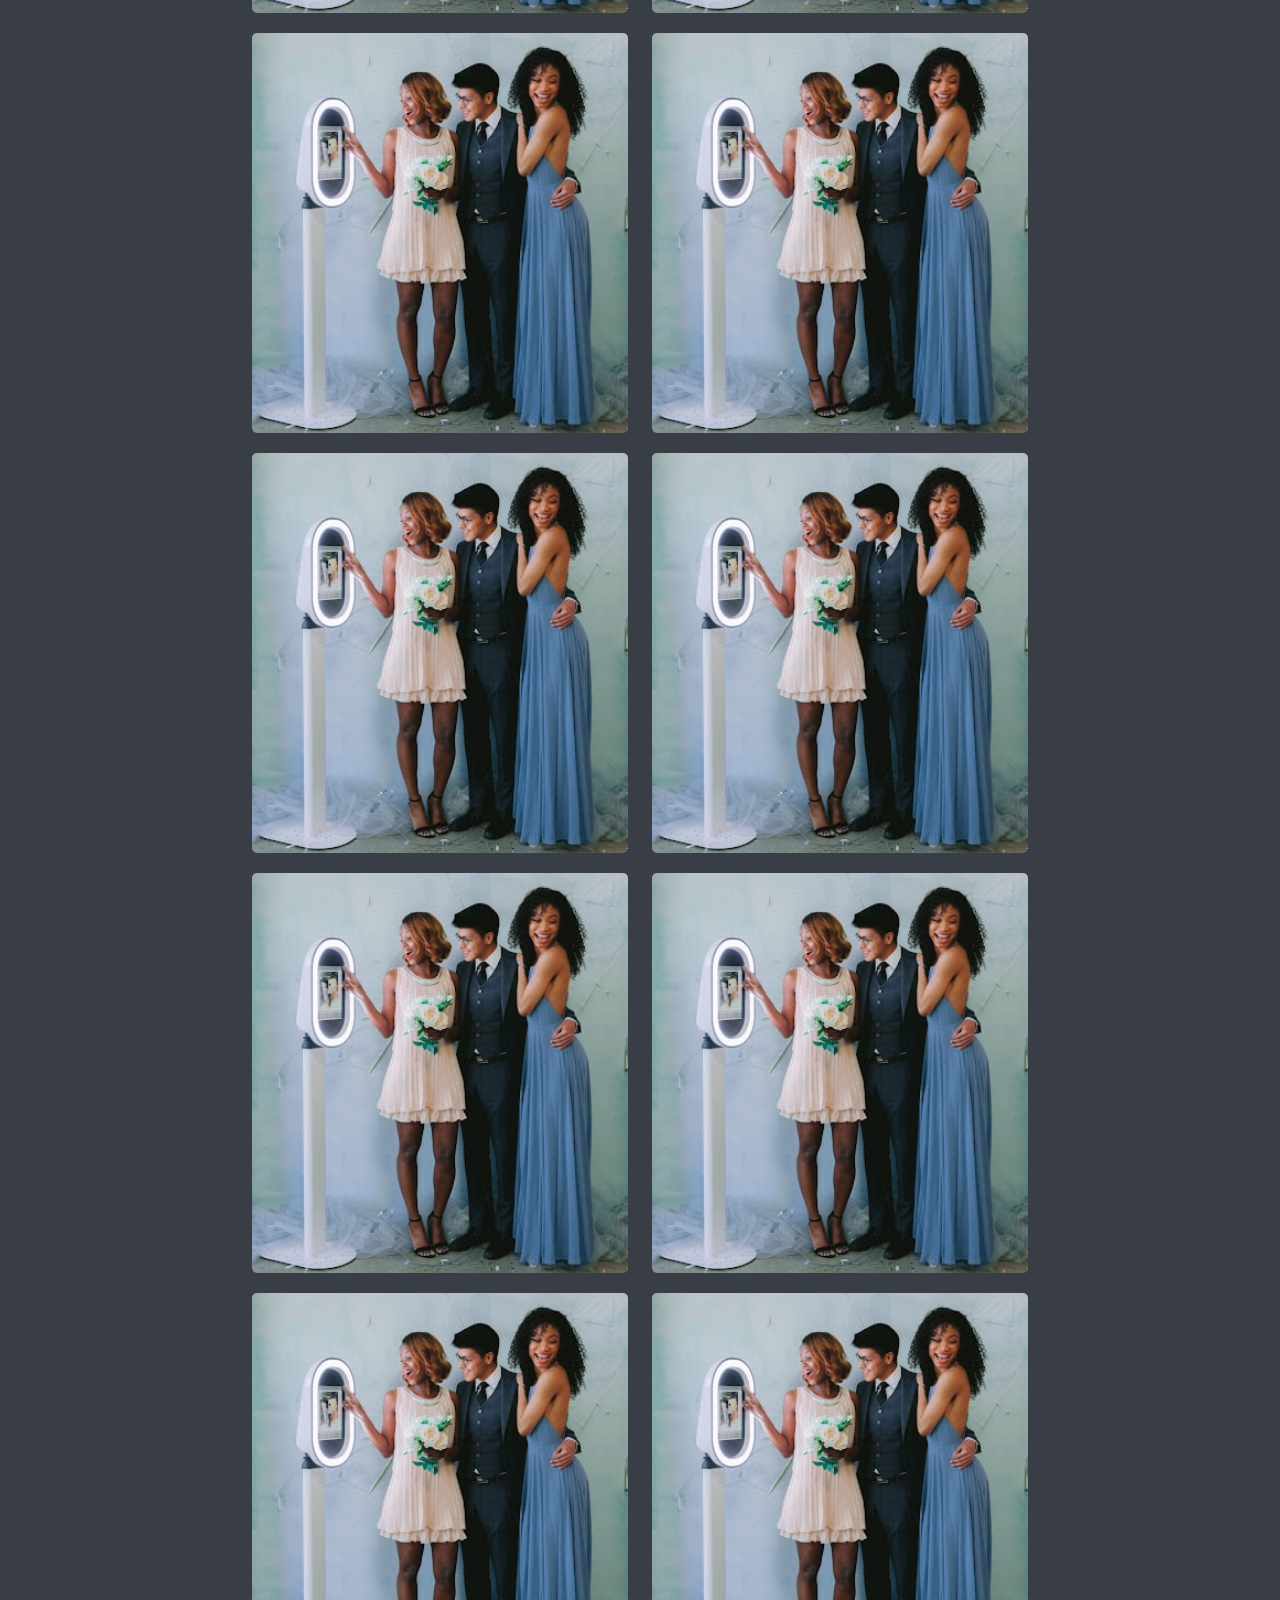
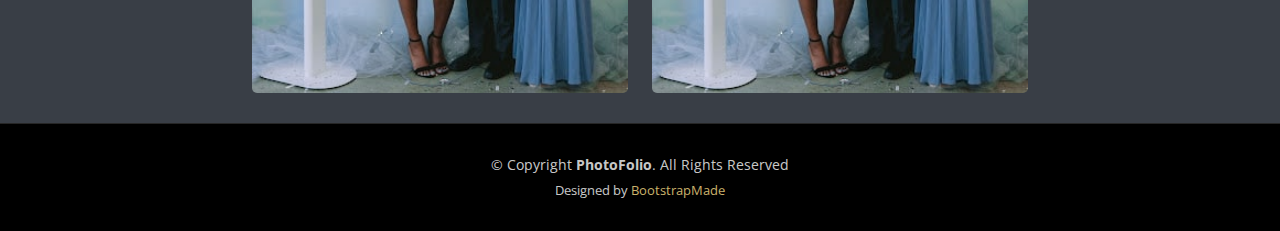
==== commit 1dc11d3a: "fix: Revert changes on gift" ====
--- a/backdrops.html
+++ b/backdrops.html
@@ -110,44 +110,44 @@
 
        <div class="row gy-4 justify-content-center align-items-center">
         <div class="col-lg-4 images-feature">
-          <img src="assets/img/gallery/feature-1.jpeg" alt="">
+          <img src="assets/img/gallery/feature-1-min.jpeg" alt="">
         </div>
         <div class="col-lg-4 images-feature">
-          <img src="assets/img/gallery/feature-1.jpeg" alt="">
+          <img src="assets/img/gallery/feature-1-min.jpeg" alt="">
         </div>
        </div>
 
        <div class="row gy-4 justify-content-center align-items-center">
         <div class="col-lg-4 images-feature">
-          <img src="assets/img/gallery/feature-1.jpeg" alt="">
+          <img src="assets/img/gallery/feature-1-min.jpeg" alt="">
         </div>
         <div class="col-lg-4 images-feature">
-          <img src="assets/img/gallery/feature-1.jpeg" alt="">
+          <img src="assets/img/gallery/feature-1-min.jpeg" alt="">
         </div>
         </div>
         <div class="row gy-4 justify-content-center align-items-center">
           <div class="col-lg-4 images-feature">
-            <img src="assets/img/gallery/feature-1.jpeg" alt="">
+            <img src="assets/img/gallery/feature-1-min.jpeg" alt="">
           </div>
           <div class="col-lg-4 images-feature">
-            <img src="assets/img/gallery/feature-1.jpeg" alt="">
+            <img src="assets/img/gallery/feature-1-min.jpeg" alt="">
           </div>
         </div>
 
         <div class="row gy-4 justify-content-center align-items-center">
           <div class="col-lg-4 images-feature">
-            <img src="assets/img/gallery/feature-1.jpeg" alt="">
+            <img src="assets/img/gallery/feature-1-min.jpeg" alt="">
           </div>
           <div class="col-lg-4 images-feature">
-            <img src="assets/img/gallery/feature-1.jpeg" alt="">
+            <img src="assets/img/gallery/feature-1-min.jpeg" alt="">
           </div>
         </div>
         <div class="row gy-4 justify-content-center align-items-center">
           <div class="col-lg-4 images-feature">
-            <img src="assets/img/gallery/feature-1.jpeg" alt="">
+            <img src="assets/img/gallery/feature-1-min.jpeg" alt="">
           </div>
           <div class="col-lg-4 images-feature">
-            <img src="assets/img/gallery/feature-1.jpeg" alt="">
+            <img src="assets/img/gallery/feature-1-min.jpeg" alt="">
           </div>
         </div>
         
--- a/assets/css/main.css
+++ b/assets/css/main.css
@@ -1293,6 +1293,7 @@
   padding: 30px 0;
   font-size: 14px;
   border-top: 1px solid rgba(255, 255, 255, 0.15);
+  background-color: #000;
 }
 
 .footer .copyright {
@@ -1370,7 +1371,7 @@
 }
 
 .header {
-  background-color: #393e46;
+  background-color: #000;
 }
 .myhero {
   padding-top: 25px;
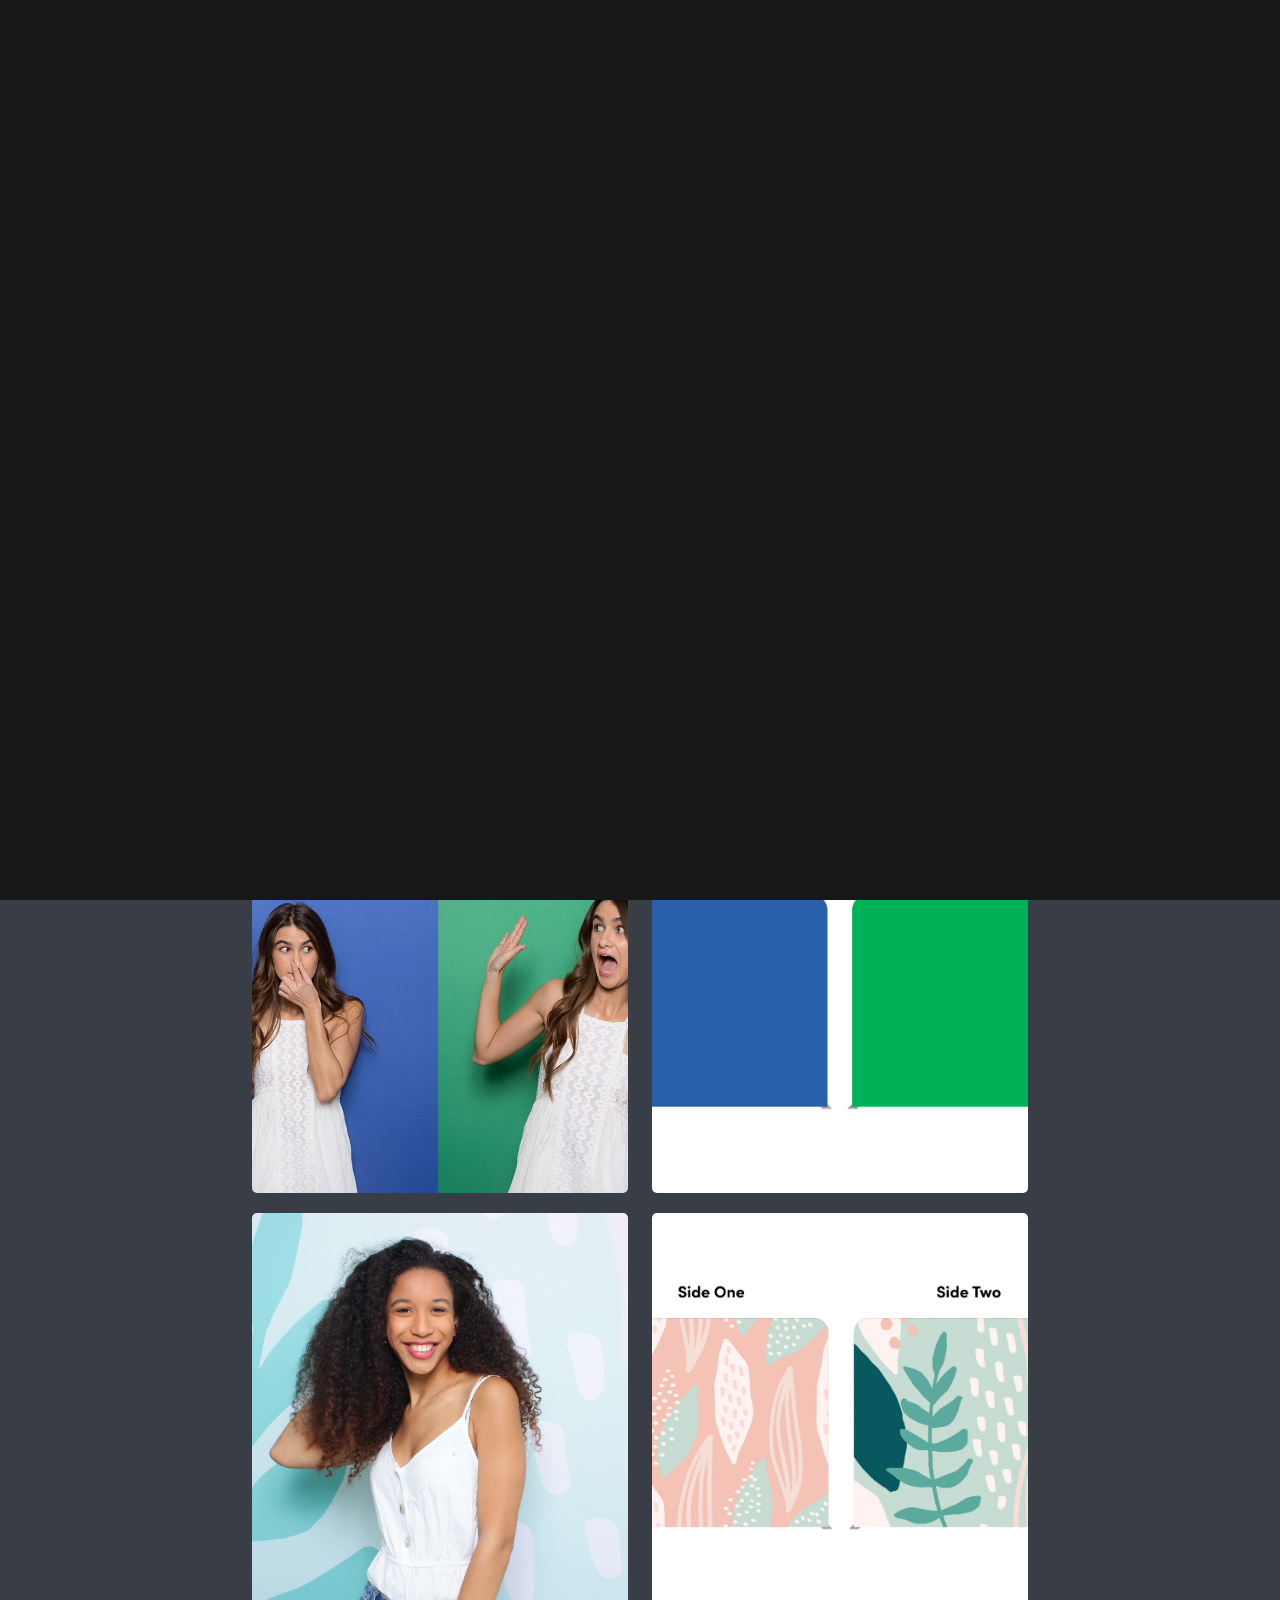
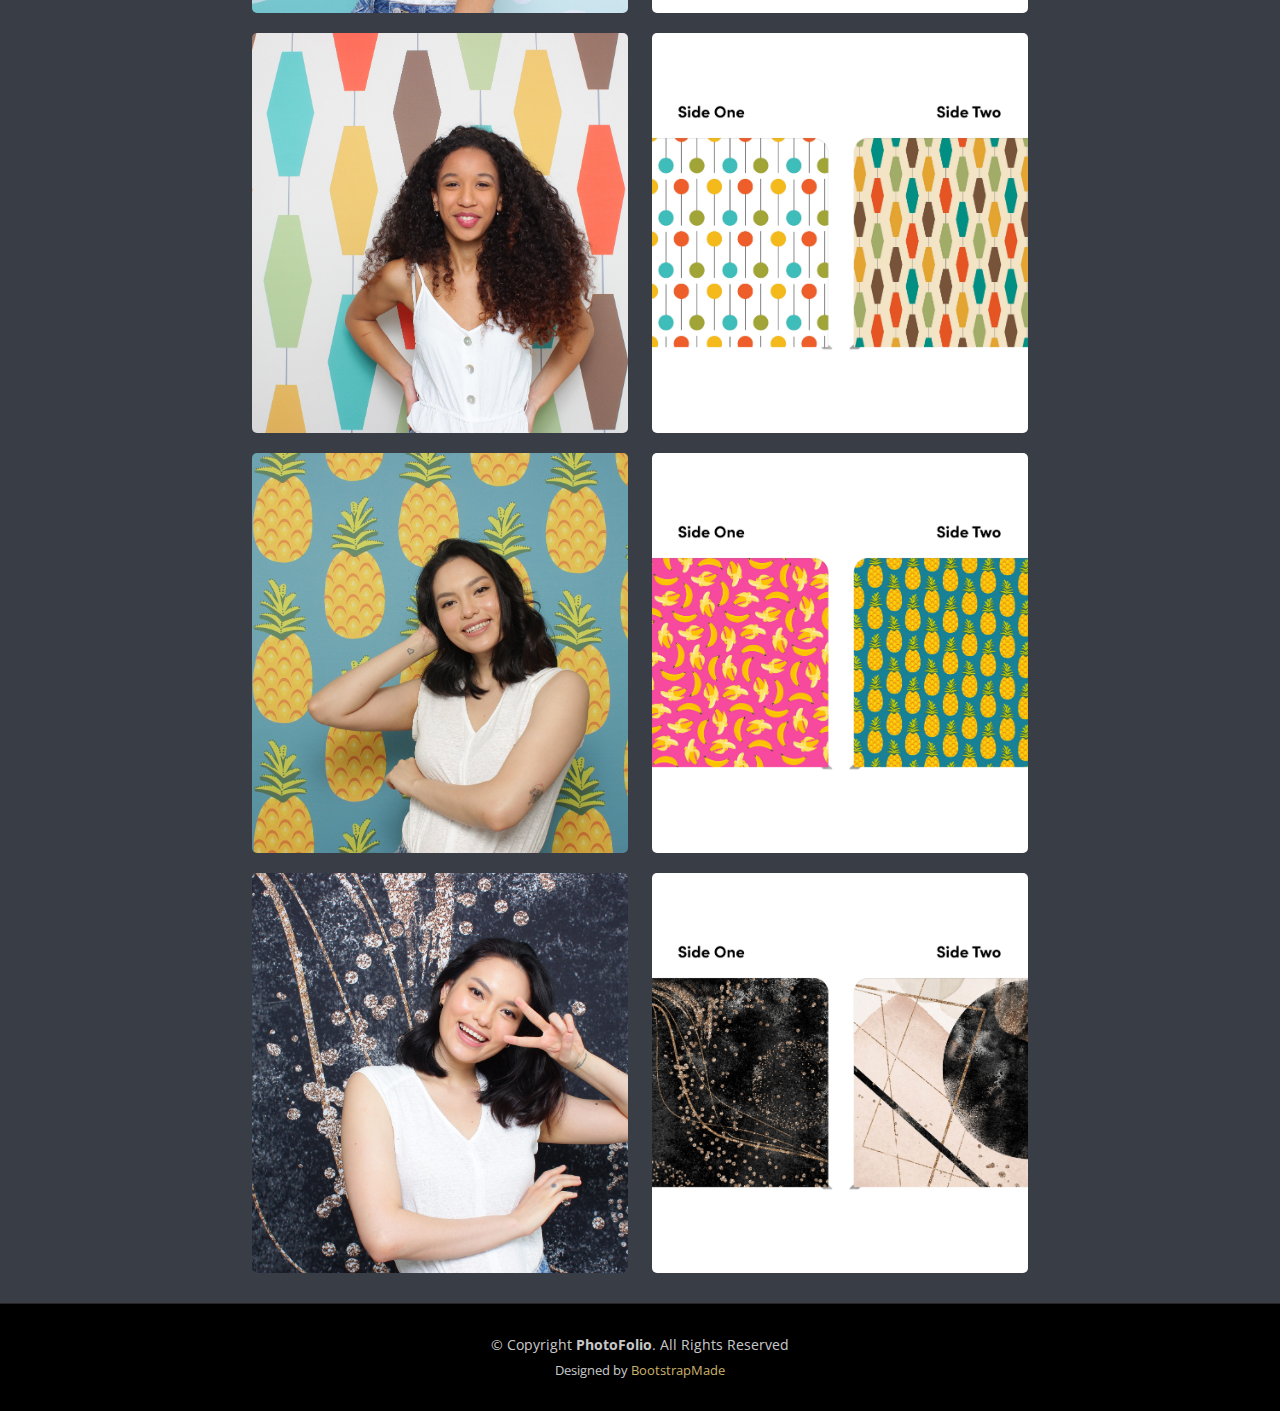
==== commit 490e0a57: "fix: Modify picture on backlog page" ====
--- a/backdrops.html
+++ b/backdrops.html
@@ -92,62 +92,54 @@
       <div class="container">
         <div class="row gy-4 justify-content-center align-items-center">
           <div class="col-lg-4 images-feature">
-            <img src="assets/img/gallery/feature-1.jpeg" alt="">
+            <img src="assets/img/gallery/backgrop1.jpeg" alt="">
           </div>
           <div class="col-lg-4 images-feature">
-            <img src="assets/img/gallery/feature-1.jpeg" alt="">
+            <img src="assets/img/gallery/backgrop2.jpeg" alt="">
           </div>
         </div>
 
       <div class="row gy-4 justify-content-center align-items-center">
         <div class="col-lg-4 images-feature">
-          <img src="assets/img/gallery/feature-1.jpeg" alt="">
+          <img src="assets/img/gallery/backgrop3.jpeg" alt="">
         </div>
         <div class="col-lg-4 images-feature">
-          <img src="assets/img/gallery/feature-1.jpeg" alt="">
+          <img src="assets/img/gallery/backgrop4.jpeg" alt="">
         </div>
        </div>
 
        <div class="row gy-4 justify-content-center align-items-center">
         <div class="col-lg-4 images-feature">
-          <img src="assets/img/gallery/feature-1-min.jpeg" alt="">
+          <img src="assets/img/gallery/backgrop5.jpeg" alt="">
         </div>
         <div class="col-lg-4 images-feature">
-          <img src="assets/img/gallery/feature-1-min.jpeg" alt="">
+          <img src="assets/img/gallery/backgrop6.jpeg" alt="">
         </div>
        </div>
 
        <div class="row gy-4 justify-content-center align-items-center">
         <div class="col-lg-4 images-feature">
-          <img src="assets/img/gallery/feature-1-min.jpeg" alt="">
+          <img src="assets/img/gallery/backgrop7.jpeg" alt="">
         </div>
         <div class="col-lg-4 images-feature">
-          <img src="assets/img/gallery/feature-1-min.jpeg" alt="">
+          <img src="assets/img/gallery/backgrop8.jpg" alt="">
         </div>
         </div>
         <div class="row gy-4 justify-content-center align-items-center">
           <div class="col-lg-4 images-feature">
-            <img src="assets/img/gallery/feature-1-min.jpeg" alt="">
+            <img src="assets/img/gallery/backgrop9.jpeg" alt="">
           </div>
           <div class="col-lg-4 images-feature">
-            <img src="assets/img/gallery/feature-1-min.jpeg" alt="">
+            <img src="assets/img/gallery/backgrop10.jpg" alt="">
           </div>
         </div>
 
         <div class="row gy-4 justify-content-center align-items-center">
           <div class="col-lg-4 images-feature">
-            <img src="assets/img/gallery/feature-1-min.jpeg" alt="">
+            <img src="assets/img/gallery/backgrop11.jpeg" alt="">
           </div>
           <div class="col-lg-4 images-feature">
-            <img src="assets/img/gallery/feature-1-min.jpeg" alt="">
-          </div>
-        </div>
-        <div class="row gy-4 justify-content-center align-items-center">
-          <div class="col-lg-4 images-feature">
-            <img src="assets/img/gallery/feature-1-min.jpeg" alt="">
-          </div>
-          <div class="col-lg-4 images-feature">
-            <img src="assets/img/gallery/feature-1-min.jpeg" alt="">
+            <img src="assets/img/gallery/backgrop12.jpg" alt="">
           </div>
         </div>
         
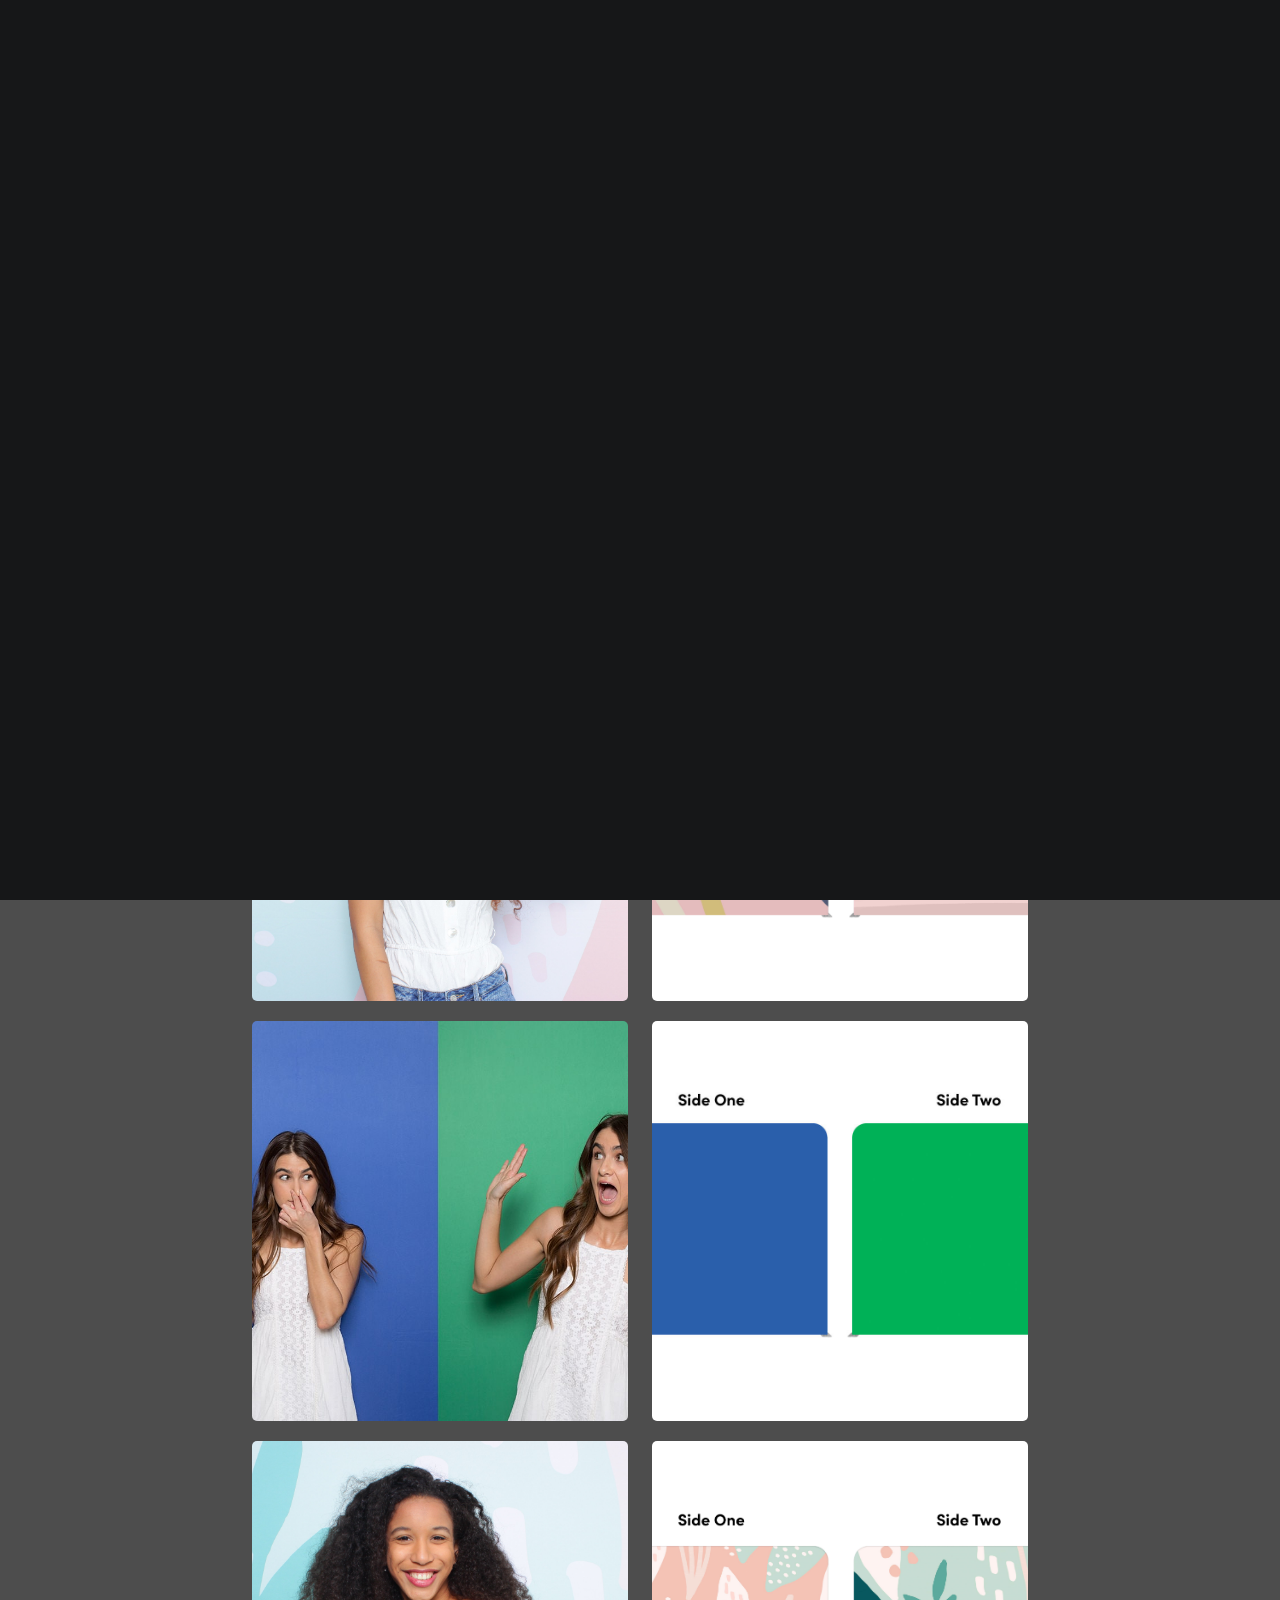
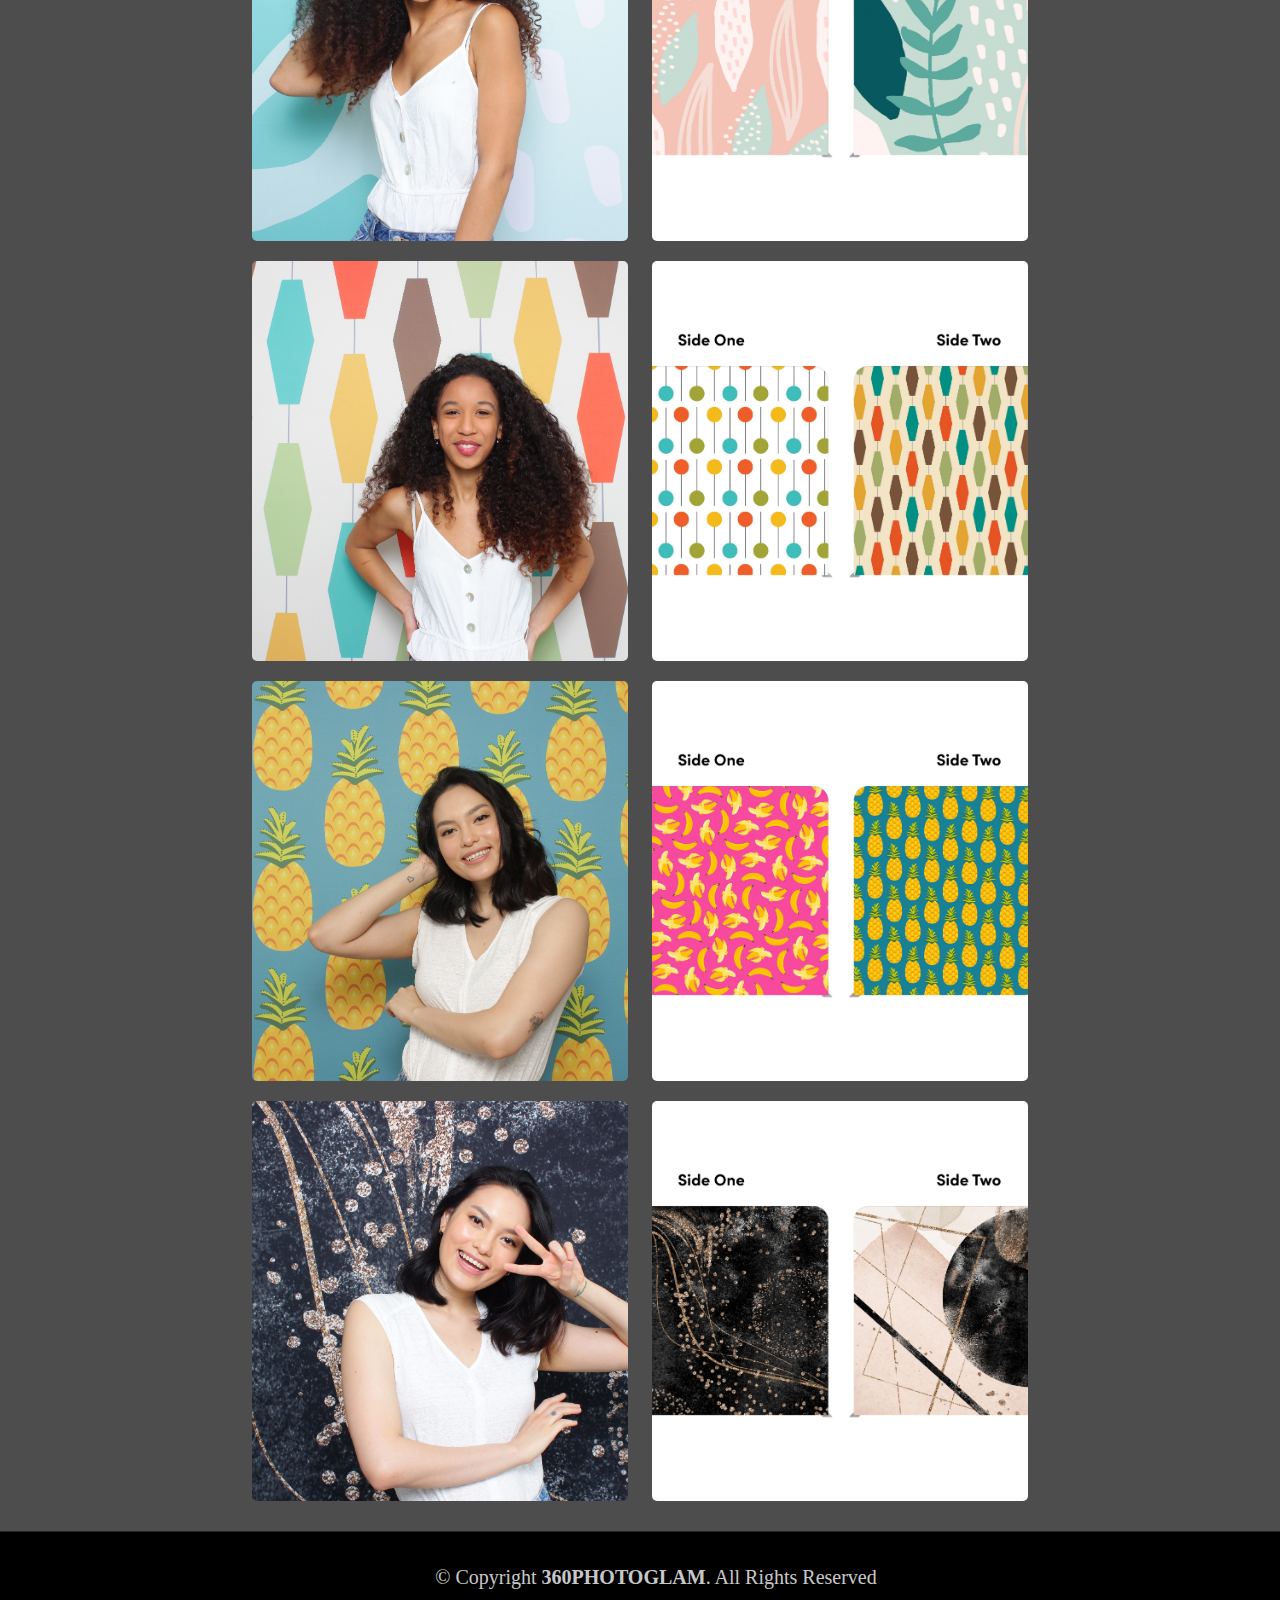
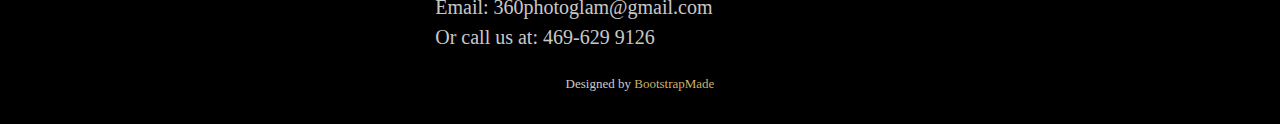
==== commit 85cc8f75: "fix: Change table on packages page" ====
--- a/backdrops.html
+++ b/backdrops.html
@@ -43,7 +43,7 @@
 
       <a href="index.html" class=" d-flex align-items-center  me-auto me-lg-0">
         <!-- Uncomment the line below if you also wish to use an image logo -->
-        <img id="logo" src="assets/img/logophb.png" alt="">
+        <img id="logo" src="assets/img/new-logo.png" alt="">
         <!-- <i class="bi bi-camera"></i>
         <h1>PhotoFolio</h1> -->
       </a>
@@ -80,7 +80,7 @@
         <div class="row d-flex justify-content-center">
           <div class="col-lg-6 text-center">
             <h2 class="page-title">Backdrops</h2>
-            <p>We have a large selection of backdrops and are always adding to the list! 
+            <p class="subtitle">We have a large selection of backdrops and are always adding to the list! 
               If you don’t see one you like let us know and we’ll do our best to get it for you!</p>
           </div>
         </div>
@@ -92,66 +92,70 @@
       <div class="container">
         <div class="row gy-4 justify-content-center align-items-center">
           <div class="col-lg-4 images-feature">
-            <img src="assets/img/gallery/backgrop1.jpeg" alt="">
+            <img src="assets/img/gallery/backgrop1.jpeg" loading="lazy" alt="">
           </div>
           <div class="col-lg-4 images-feature">
-            <img src="assets/img/gallery/backgrop2.jpeg" alt="">
+            <img src="assets/img/gallery/backgrop2.jpeg" loading="lazy" alt="">
           </div>
         </div>
 
       <div class="row gy-4 justify-content-center align-items-center">
         <div class="col-lg-4 images-feature">
-          <img src="assets/img/gallery/backgrop3.jpeg" alt="">
+          <img src="assets/img/gallery/backgrop3.jpeg" loading="lazy" alt="">
         </div>
         <div class="col-lg-4 images-feature">
-          <img src="assets/img/gallery/backgrop4.jpeg" alt="">
+          <img src="assets/img/gallery/backgrop4.jpeg" loading="lazy" alt="">
         </div>
        </div>
 
        <div class="row gy-4 justify-content-center align-items-center">
         <div class="col-lg-4 images-feature">
-          <img src="assets/img/gallery/backgrop5.jpeg" alt="">
+          <img src="assets/img/gallery/backgrop5.jpeg" loading="lazy" alt="">
         </div>
         <div class="col-lg-4 images-feature">
-          <img src="assets/img/gallery/backgrop6.jpeg" alt="">
+          <img src="assets/img/gallery/backgrop6.jpeg" loading="lazy" alt="">
         </div>
        </div>
 
        <div class="row gy-4 justify-content-center align-items-center">
         <div class="col-lg-4 images-feature">
-          <img src="assets/img/gallery/backgrop7.jpeg" alt="">
+          <img src="assets/img/gallery/backgrop7.jpeg" loading="lazy" alt="">
         </div>
         <div class="col-lg-4 images-feature">
-          <img src="assets/img/gallery/backgrop8.jpg" alt="">
+          <img src="assets/img/gallery/backgrop8.jpg" loading="lazy" alt="">
         </div>
         </div>
         <div class="row gy-4 justify-content-center align-items-center">
           <div class="col-lg-4 images-feature">
-            <img src="assets/img/gallery/backgrop9.jpeg" alt="">
+            <img src="assets/img/gallery/backgrop9.jpeg" loading="lazy" alt="">
           </div>
           <div class="col-lg-4 images-feature">
-            <img src="assets/img/gallery/backgrop10.jpg" alt="">
+            <img src="assets/img/gallery/backgrop10.jpg" loading="lazy" alt="">
           </div>
         </div>
 
         <div class="row gy-4 justify-content-center align-items-center">
           <div class="col-lg-4 images-feature">
-            <img src="assets/img/gallery/backgrop11.jpeg" alt="">
+            <img src="assets/img/gallery/backgrop11.jpeg" loading="lazy" alt="">
           </div>
           <div class="col-lg-4 images-feature">
-            <img src="assets/img/gallery/backgrop12.jpg" alt="">
+            <img src="assets/img/gallery/backgrop12.jpg" loading="lazy" alt="">
           </div>
         </div>
         
     </section><!-- End About Section -->
 
   </main><!-- End #main -->
-
   <!-- ======= Footer ======= -->
   <footer id="footer" class="footer">
     <div class="container">
       <div class="copyright">
-        &copy; Copyright <strong><span>PhotoFolio</span></strong>. All Rights Reserved
+        
+        <ul class="adress-footer">
+          <li> &copy; Copyright <strong><span>360PHOTOGLAM</span></strong>. All Rights Reserved</li>
+          <li>Email:  360photoglam@gmail.com</li>
+          <li>Or call us at:  469-629 9126</li>
+        </ul>
       </div>
       <div class="credits">
         <!-- All the links in the footer should remain intact. -->
--- a/assets/css/main.css
+++ b/assets/css/main.css
@@ -12,8 +12,8 @@
 /* Fonts */
 :root {
   --font-default: "Open Sans", system-ui, -apple-system, "Segoe UI", Roboto, "Helvetica Neue", Arial, "Noto Sans", "Liberation Sans", sans-serif, "Apple Color Emoji", "Segoe UI Emoji", "Segoe UI Symbol", "Noto Color Emoji";
-  --font-primary: "Inter", sans-serif;
-  --font-secondary: "Cardo", sans-serif;
+  --font-primary: 'EB Garamond', serif;
+  --font-secondary: 'EB Garamond', serif;
 }
 
 /* Colors */
@@ -32,9 +32,10 @@
 # General
 --------------------------------------------------------------*/
 body {
-  font-family: var(--font-default);
+  /* font-family: var(--font-default); */
+  font-family: 'EB Garamond', serif;
   color: var(--color-default);
-  background-color: #393e46;
+  background-color: #4d4d4d;
 }
 
 a {
@@ -318,7 +319,7 @@
 .header {
   transition: all 0.5s;
   z-index: 997;
-  padding: 30px 0;
+  padding: 0;
   background-color: #000;
 }
 
@@ -365,7 +366,7 @@
   display: inline-block;
   line-height: 0px;
   transition: 0.3s;
-  font-size: 16px;
+  font-size: 22px;
 }
 
 .header .header-social-links a:hover {
@@ -407,7 +408,7 @@
     font-family: var(--font-primary);
     text-transform: uppercase;
     letter-spacing: 1px;
-    font-size: 13px;
+    font-size: 20px;
     font-weight: 400;
     color: rgba(255, 255, 255, 0.5);
     white-space: nowrap;
@@ -416,7 +417,7 @@
 
   .navbar a i,
   .navbar a:focus i {
-    font-size: 12px;
+    font-size: 20px;
     line-height: 0;
     margin-left: 5px;
   }
@@ -535,7 +536,7 @@
     justify-content: space-between;
     padding: 10px 20px;
     font-family: var(--font-primary);
-    font-size: 13px;
+    font-size: 20px !important;
     text-transform: uppercase;
     font-weight: 400;
     color: rgba(255, 255, 255, 0.5);
@@ -748,10 +749,13 @@
   position: relative;
   overflow: hidden;
   border-radius: 10px;
+  background-color: #CBB26B;
+  padding: 5px;
 }
 
 .gallery .gallery-item img {
   transition: 0.3s;
+  border-radius: 10px;
 }
 
 .gallery .gallery-links {
@@ -1221,11 +1225,13 @@
 --------------------------------------------------------------*/
 .hero {
   width: 100%;
-  min-height: 30vh;
-  background: #000;
+  min-height: 70vh;
+  background: rgb(91, 60, 60);
   background-size: cover;
+  background-position: 0 150px;
   position: relative;
-  padding: 140px 0 60px 0;
+  padding: 340px 0 200px 0;
+  background-image: url("../img/gallery/cuac-new-1.jpg");
 }
 
 .hero h2 {
@@ -1264,9 +1270,9 @@
 .btn-started {
   font-family: var(--font-primary);
   font-weight: 400;
-  font-size: 14px;
+  font-size: 18px;
   display: inline-block;
-  padding: 12px 40px;
+  padding: 12px 60px;
   border-radius: 4px;
   letter-spacing: 1px;
   text-transform: uppercase;
@@ -1280,8 +1286,15 @@
 }
 
 @media (max-width: 768px) {
+  .hero {
+    background-position: center;
+  }
   .hero h2 {
     font-size: 32px;
+  }
+  #logo {
+    width: 180px !important;
+    /* display: none; */
   }
 }
 
@@ -1297,7 +1310,10 @@
 }
 
 .footer .copyright {
-  text-align: center;
+  /* text-align: center; */
+  display: flex;
+  justify-content: center; 
+  /* align-items: center; */
   color: rgba(255, 255, 255, 0.8);
 }
 
@@ -1313,8 +1329,9 @@
 }
 
 #logo {
-  width: 150px;
-  object-fit: contain;
+  width: 450px;
+  /* height: 200px; */
+  /* object-fit: contain; */
 }
 
 .page-title {
@@ -1322,8 +1339,8 @@
 }
 
 .images-feature {
+  height: 400px;
   width: 400px;
-  height: 400px;
   border-radius: 5px;
 }
 
@@ -1371,10 +1388,15 @@
 }
 
 .header {
-  background-color: #000;
+  background-color:#000;
 }
 .myhero {
-  padding-top: 25px;
+  padding: 25px;
+  /* background-color: #4d4d4d; */
+  width: 80%;
+  margin: auto;
+  border-radius: 10px;
+  opacity: 0.95;
 }
 
 .btn-started:hover {
@@ -1382,6 +1404,58 @@
   background-color: #eaaf0e;
 }
 
-.card {
-
+#main {
+  padding-top: 120px;
+}
+
+.subtitle {
+  font-size: 30px !important;
+  color: #fff !important;
+  font-weight: bold;
+}
+
+.mycaption {
+  margin-top: 13px;
+  text-align: center;
+  color: #000;;
+}
+
+.call-to-action {
+  font-family: var(--font-primary);
+  font-weight: 400;
+  font-size: 18px;
+  display: inline-block;
+  padding: 12px 60px;
+  border-radius: 4px;
+  letter-spacing: 1px;
+  text-transform: uppercase;
+  transition: 0.3s;
+  color: #fff;
+  background: var(--color-primary);
+  margin: 15px;
+}
+
+.feature {
+  color: var(--color-primary);
+}
+.adress-footer {
+  list-style: none;
+  font-size: 20px;
+}
+
+.images-feature h1 {
+  font-size: 15px;
+}
+
+.images-feature p {
+  font-size: 10px !important;
+}
+
+.feature-subtitle {
+  font-size: 22px !important;
+  font-weight: normal;
+}
+
+.feature-heading {
+  text-align: center;
 }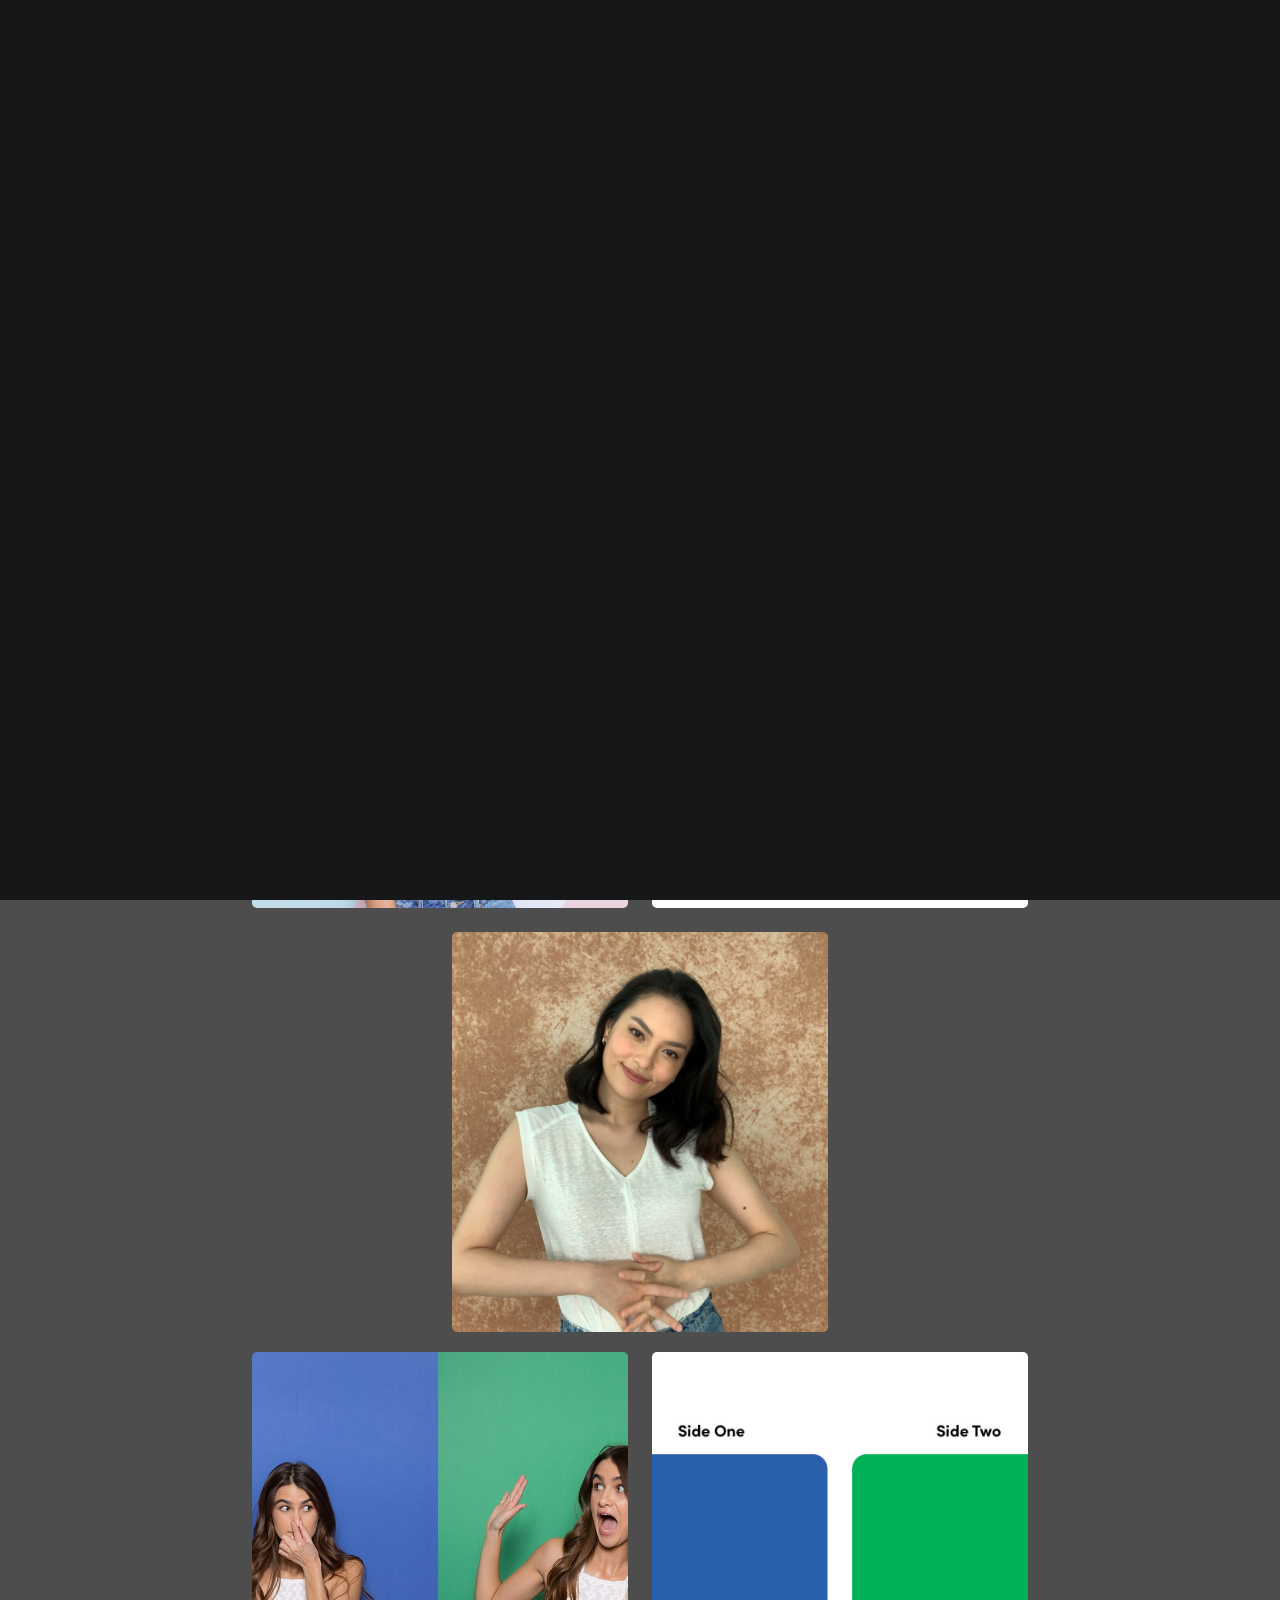
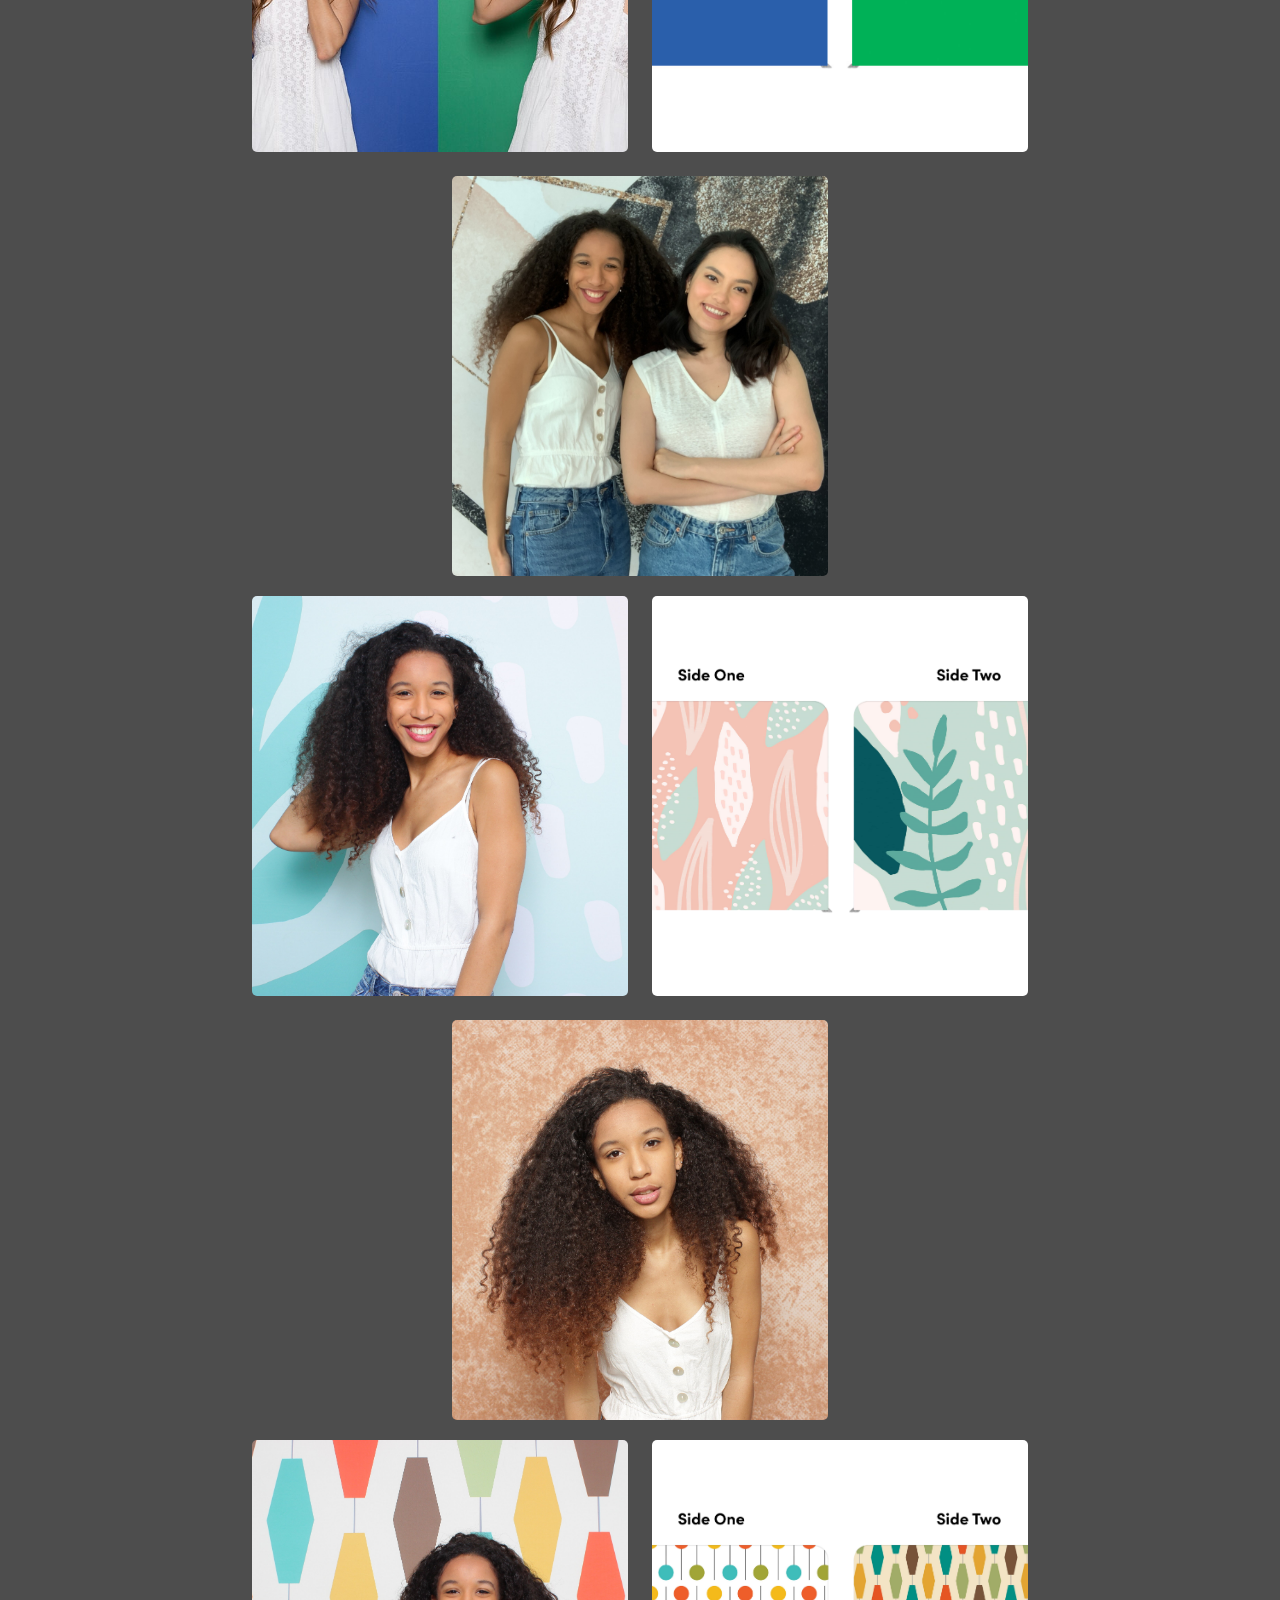
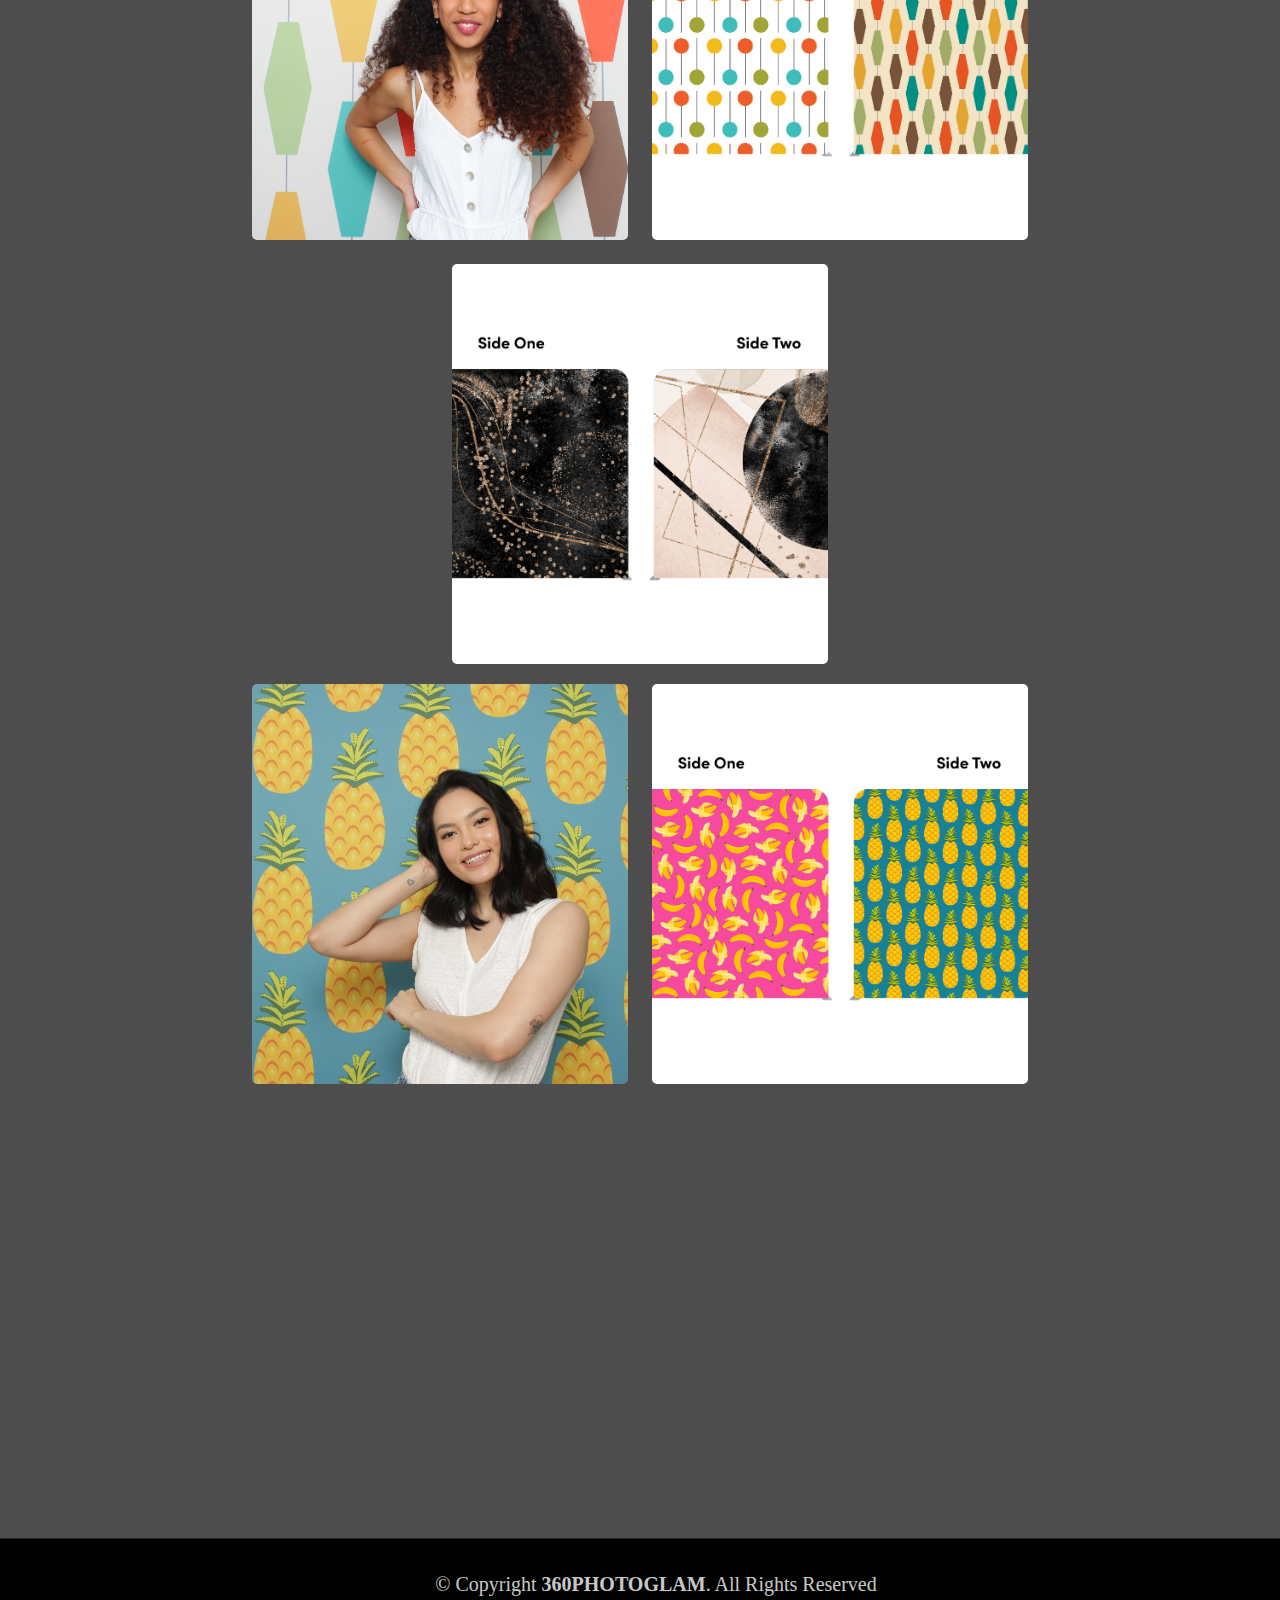
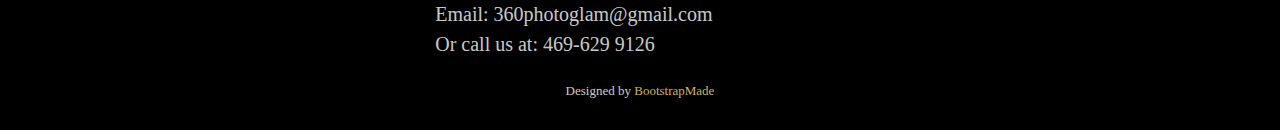
==== commit f80969ba: "fix: Change to three pictures per row on backdrop page" ====
--- a/backdrops.html
+++ b/backdrops.html
@@ -97,6 +97,9 @@
           <div class="col-lg-4 images-feature">
             <img src="assets/img/gallery/backgrop2.jpeg" loading="lazy" alt="">
           </div>
+          <div class="col-lg-4 images-feature">
+            <img src="assets/img/gallery/Glam1.jpg" loading="lazy" alt="">
+          </div>
         </div>
 
       <div class="row gy-4 justify-content-center align-items-center">
@@ -105,6 +108,9 @@
         </div>
         <div class="col-lg-4 images-feature">
           <img src="assets/img/gallery/backgrop4.jpeg" loading="lazy" alt="">
+        </div>
+        <div class="col-lg-4 images-feature">
+          <img src="assets/img/gallery/Glam2.jpg" loading="lazy" alt="">
         </div>
        </div>
 
@@ -115,6 +121,9 @@
         <div class="col-lg-4 images-feature">
           <img src="assets/img/gallery/backgrop6.jpeg" loading="lazy" alt="">
         </div>
+        <div class="col-lg-4 images-feature">
+          <img src="assets/img/gallery/Glam3.jpg" loading="lazy" alt="">
+        </div>
        </div>
 
        <div class="row gy-4 justify-content-center align-items-center">
@@ -124,6 +133,9 @@
         <div class="col-lg-4 images-feature">
           <img src="assets/img/gallery/backgrop8.jpg" loading="lazy" alt="">
         </div>
+        <div class="col-lg-4 images-feature">
+          <img src="assets/img/gallery/backgrop12.jpg" loading="lazy" alt="">
+        </div>
         </div>
         <div class="row gy-4 justify-content-center align-items-center">
           <div class="col-lg-4 images-feature">
@@ -132,14 +144,8 @@
           <div class="col-lg-4 images-feature">
             <img src="assets/img/gallery/backgrop10.jpg" loading="lazy" alt="">
           </div>
-        </div>
-
-        <div class="row gy-4 justify-content-center align-items-center">
           <div class="col-lg-4 images-feature">
             <img src="assets/img/gallery/backgrop11.jpeg" loading="lazy" alt="">
-          </div>
-          <div class="col-lg-4 images-feature">
-            <img src="assets/img/gallery/backgrop12.jpg" loading="lazy" alt="">
           </div>
         </div>
         
--- a/assets/css/main.css
+++ b/assets/css/main.css
@@ -108,12 +108,6 @@
   font-weight: 500;
   color: #fff;
   font-family: var(--font-secondary);
-}
-
-@media (max-width: 768px) {
-  .page-header h2 {
-    font-size: 36px;
-  }
 }
 
 .page-header p {
@@ -1393,7 +1387,7 @@
 .myhero {
   padding: 25px;
   /* background-color: #4d4d4d; */
-  width: 80%;
+  width: 90%;
   margin: auto;
   border-radius: 10px;
   opacity: 0.95;
@@ -1409,7 +1403,7 @@
 }
 
 .subtitle {
-  font-size: 30px !important;
+  font-size: 1.2rem !important;
   color: #fff !important;
   font-weight: bold;
 }
@@ -1454,8 +1448,37 @@
 .feature-subtitle {
   font-size: 22px !important;
   font-weight: normal;
+  width: 400px;
+  margin: auto;
+  text-align: center;
 }
 
 .feature-heading {
   text-align: center;
-}+  margin: 0 0 -10px 0;
+}
+
+
+@media (max-width: 768px) {
+  .page-header h2 {
+    font-size: 36px;
+  }
+  .hero {
+    padding: 140px 0 0px 0;
+  }
+  .hero .btn-get-started {
+    padding: 10px 15px;
+  }
+ .call-to-action {
+  padding: 10px 5px;
+ }
+ .page-header {
+   padding: 10px;
+ }
+ .footer .copyright {
+   flex-direction: column;
+ }
+ #packages-table {
+  font-size: 10px !important;
+}
+}
